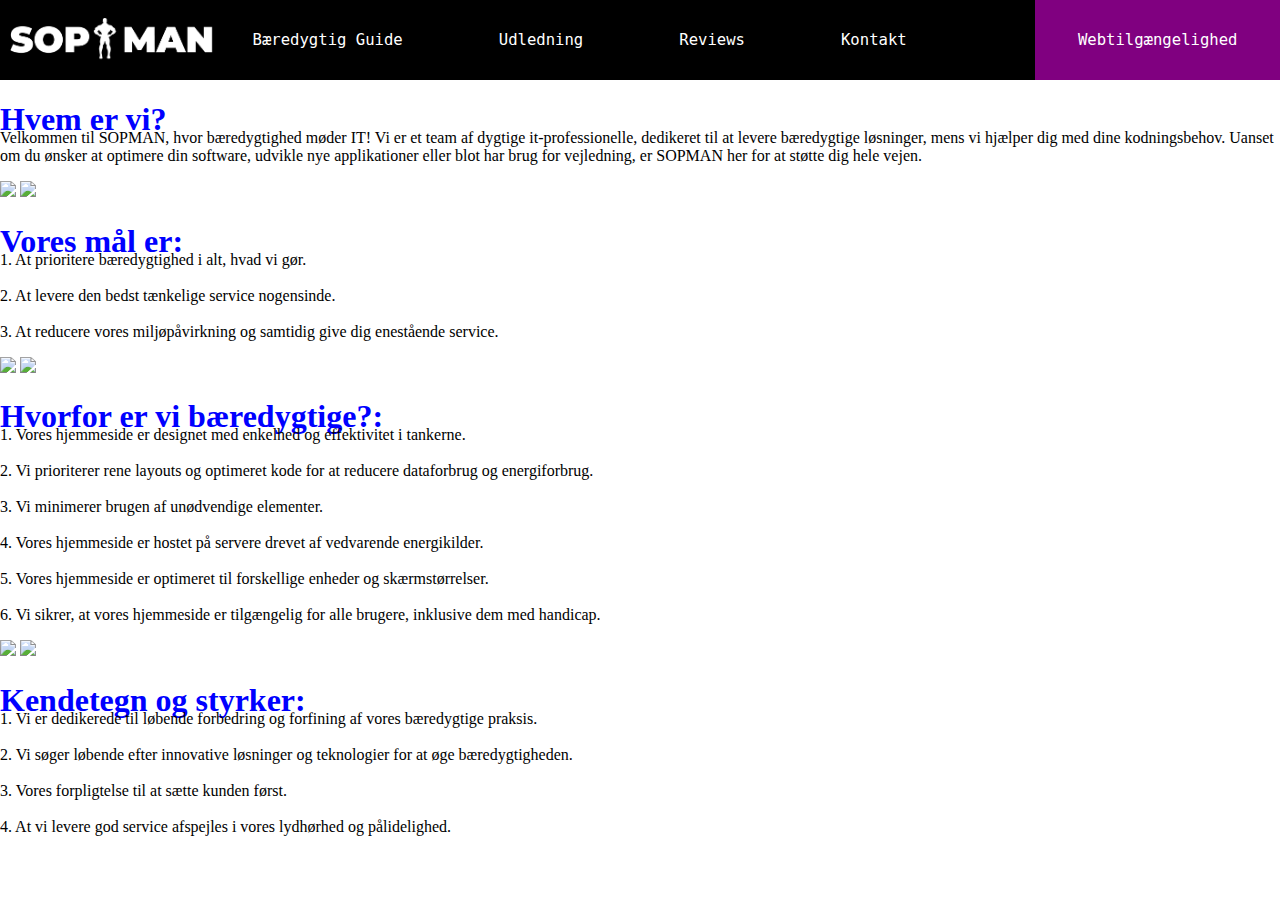
==== OmOs.html @ e12d4a30 "Create OmOs.html" ====
<!DOCTYPE html>
<html lang="en">
<head>
    <meta charset="UTF-8">
    <meta name="viewport" content="width=device-width, initial-scale=1.0">
    <link rel="stylesheet" href="styles.css">
    <link rel="preconnect" href="https://fonts.googleapis.com%22%3E/
    <link rel="preconnect" href="https://fonts.gstatic.com/" crossorigin>
    <link href="https://fonts.googleapis.com/css2?family=Sometype+Mono:ital,wght@0,400;0,500;0,600;0,700;1,400;1,500;1,600;1,700&display=swap" rel="stylesheet">
    <link rel="stylesheet" href="omos.css">
    <link href="https://fonts.googleapis.com/css2?family=Sometype+Mono:ital,wght@0,400;0,500;0,600;0,700;1,400;1,500;1,600;1,700&display=swap" rel="stylesheet">
    <title>SOP Man</title>
</head>

<header>
    <nav>
        <div class="logo">
            <img src="img/Logo.png" alt="SOPAMAN Logo">
        </div>

        <div class="navigation">
            <a href="#">
                Bæredygtig Guide

            </a><a href="#">
                Udledning

            </a><a href="#">
                Reviews

            </a><a href="#">
                Kontakt
            </a>
        </div>

        <div class="access">
            <input type="button" value="Webtilgængelighed" id="dropdownButton" class="input-button"
                onclick="dropFunctionOne();">
            <div class="dropdown-one dropdown-link" id="dropdown">
                <li>
                    <div class="slider-container">
                        <label for="font-size-slider">Adjust font Size</label>
                        <input type="range" id="font-size-slider" min="20" max="40" value="20" />
                    </div>
                </li>
            </div>
        </div>
        </nav>
</header>



<body>

    <header>
<h1>Hvem er vi?</h1>
<p>Velkommen til SOPMAN, hvor bæredygtighed møder IT! Vi er et 
    team af dygtige it-professionelle, dedikeret til at levere bæredygtige løsninger, 
    mens vi hjælper dig med dine kodningsbehov. Uanset om du ønsker at optimere din software, 
    udvikle nye applikationer eller blot har brug for vejledning, er SOPMAN her for at støtte 
    dig hele vejen.</p>
    </header>

<div class="section1">
    <div></div>
     <img class="cloud"  src="img/cloud og sol.png">
  <img class="bikappe2" src="img/Bi med kappe1.png">
  
 </div>

 <div class="head1"><h1>Vores mål er: </h1></div> 
 <p class="text1">1. At prioritere bæredygtighed i alt, hvad vi gør.<br><br>
    2. At levere den bedst tænkelige service nogensinde.<br><br>
    3. At reducere vores miljøpåvirkning og samtidig give dig enestående service. </p>

<div class="section2">
    <img class="cloud1" src="img/cloud 2.png">
    <img class="bikappe" src="img/Bi med kappe2.png">
</div>

<h1 class="head2">Hvorfor er vi bæredygtige?:</h1>
<p class="text2">1. Vores hjemmeside er designet med enkelhed og effektivitet i tankerne.<br><br>
    2. Vi prioriterer rene layouts og optimeret kode for at reducere dataforbrug og energiforbrug.<br><br>
    3. Vi minimerer brugen af unødvendige elementer.<br><br>
    4. Vores hjemmeside er hostet på servere drevet af vedvarende energikilder.<br><br>
    5. Vores hjemmeside er optimeret til forskellige enheder og skærmstørrelser.<br><br>
    6. Vi sikrer, at vores hjemmeside er tilgængelig for alle brugere, inklusive dem med handicap.</p>

<div class="section3">
   
     <img class="cloud" src="img/cloud 3.png">
      <img class="bikappe3" src="img/Bi med kappe3.png">
</div>

<h1 class="head3">Kendetegn og styrker:</h1>
<p class="text3">1. Vi er dedikerede til løbende forbedring og forfining af vores bæredygtige praksis.<br><br>
    2. Vi søger løbende efter innovative løsninger og teknologier for at øge bæredygtigheden.<br><br>
   3. Vores forpligtelse til at sætte kunden først.<br><br>
  4.  At vi levere god service afspejles i vores lydhørhed og pålidelighed.</p>

  <script src="../Project-2.1/js.js"></script>
</body>
</html>
---- styles.css ----
body {
    margin: 0;
    padding: 0;
    z-index: -2;
    transition: 1s;
}

.slider-container {
    display: flex;
    padding-top: 3rem;
    justify-content: center;
    align-items: center;
}

h1{
    margin-bottom: -25px;
    color: blue;
}

h2 {
    color: green;
    font-style: normal;
    font-size: 5.2rem;
    line-height: 1.12;
}

h3 {
    font-family: monospace;
    text-align: center;
}

header nav {
    display: flex;
    background-color: black;
    height: 80px;
    width: 100%;
}

.logo {
    width: 25%;
    display: inline-flex;
    align-items: center;
}

.logo img {
    width: 100%;
    margin-left: 5%;
}

.computer {
    justify-content: center;
    display: flex;
}

.computer img {
    width: 40%;
    height: 45%;
}

.håndtekst {
    text-align: center;
}

.fyldforside {
    padding-top: 10em;
    display: grid;
    grid-template-columns: 1fr 1fr 1fr;
    grid-template-rows: 1fr 1fr 1fr;
    grid-column-gap: 0px;
    grid-row-gap: 0px
}
.håndtekst1 {
    grid-area: 1 / 2;
    font-size: 1em;
}
.håndtekst2 {
    grid-area: 3 / 2;
}
.hånd2 {
    grid-area: 2 / 3;

}
.hånd2 img {
    margin-left: 40%;
}
.fyldforside img {
    width: 60%;
}
.info-graphic {
    display: flex;
    background-image: url(img/BEE.png);
    background-repeat: no-repeat;
    background-size: contain;
    width: 100%;
    height: 4435px;
    justify-content: center;
    align-content: center;
}
#computer-slider {
    width: 100%;
    height: 10%;
    z-index: 4;
}

.sliderScreen-container {
    display: flex;
    margin-top: 130%;
}
.sliderScreen {
    display: flex;
    position: absolute;
    padding: 20px 0 0 65px;
    z-index: 2;
    overflow: hidden;
    width: 35%;
    
}

.navigation {
    width: 100%;
    display: inline-flex;
    justify-content: center;
    align-items: center;
    margin-left: 1rem;
}

.navigation a {
    color: white;
    margin: 0 6rem 0 0;
    font-family: monospace;
    font-size: larger;
}

.access {
    background-color: purple;
    width: 30%;
}

.access input {
    width: 100%;
    height: 100%;
    opacity: 1;
    background-color: purple;
    border: none;
    font-size: larger;
    color: white;
    font-family: monospace;
}

.dropdown-one {
    display: none;
    flex-direction: column;
    background-color: purple;
    align-items: center;
    height: 300px;
}

.dropdown-one li,
a {
    color: white;
    text-decoration: none;
    list-style-type: none;
}

.display-text {
    font-family: Sometype Mono;
    text-align: center;
    padding-top: 2rem;}


:root {
    --light: #d8dbe0;
    --dark: #28292c;
    }
    .toggle-switch {
    position: relative;
    width: 100px;
    }
    
    .toggle-switch label {
    position: absolute;
    width: 100%;
    height: 50px;
    background-color: var(--dark);
    border-radius: 50px;
    cursor: pointer;
    }
    
    #darkmode {
    position: absolute;
    display: none;
    }
    
    .slider {
    position: absolute;
    width: 100%;
    height: 100%;
    border-radius: 50px;
    transition: 0.3s;
    }
    
    input:checked ~ .slider {
    background-color: var(--light);
    }
    
    .slider::before {
    content: "";
    position: absolute;
    top: 7.5px;
    left: 7.5px;
    width: 32.5px;
    height: 32.5px;
    border-radius: 50%;
    box-shadow: inset 12px -3px 0px 0px var(--light);
    background-color: var(--dark);
    transition: 0.3s;
    }
    
    input:checked ~ .slider::before {
    transform: translateX(47.5px);
    background-color: var(--dark);
    box-shadow: none;
    }
    .CO2 {
    grid-area: 1 / 3;
    height: 14em;
    width: 14em;
    transition: 1s;
    border-radius: 100%;
    margin-left: 35%;
    }
    .CO2:focus, p:focus {
    transform: scale(3) translateX(-50%);
    border-radius: 15px;
    } 

    #CO2-first {
    display: block;
    }

    #CO2-secondP {
    display: none;
    }
    .star {
        position: absolute;
        width: 32px;
        height: 32px;
    }
    .starTwo {
        position: absolute;
        width: 32px;
        height: 32px;
    }
    #star-container {
        position: absolute;
        width: 100%;
        height: 60%;
        animation: blink 8s infinite;
        z-index: -1;
      }
      @keyframes blink {
        0%  {opacity: 100%;}
        25% {opacity: 50%;}
        50% {opacity: 0%;}
        75% {opacity: 50%;}
        100%{opacity: 100%;}
      }
    
                    /*I WANNA BE LAST*/
                    .show {display: flex;}
                    .darkmode{background-color: black;}
                    .textNight {color: white;}
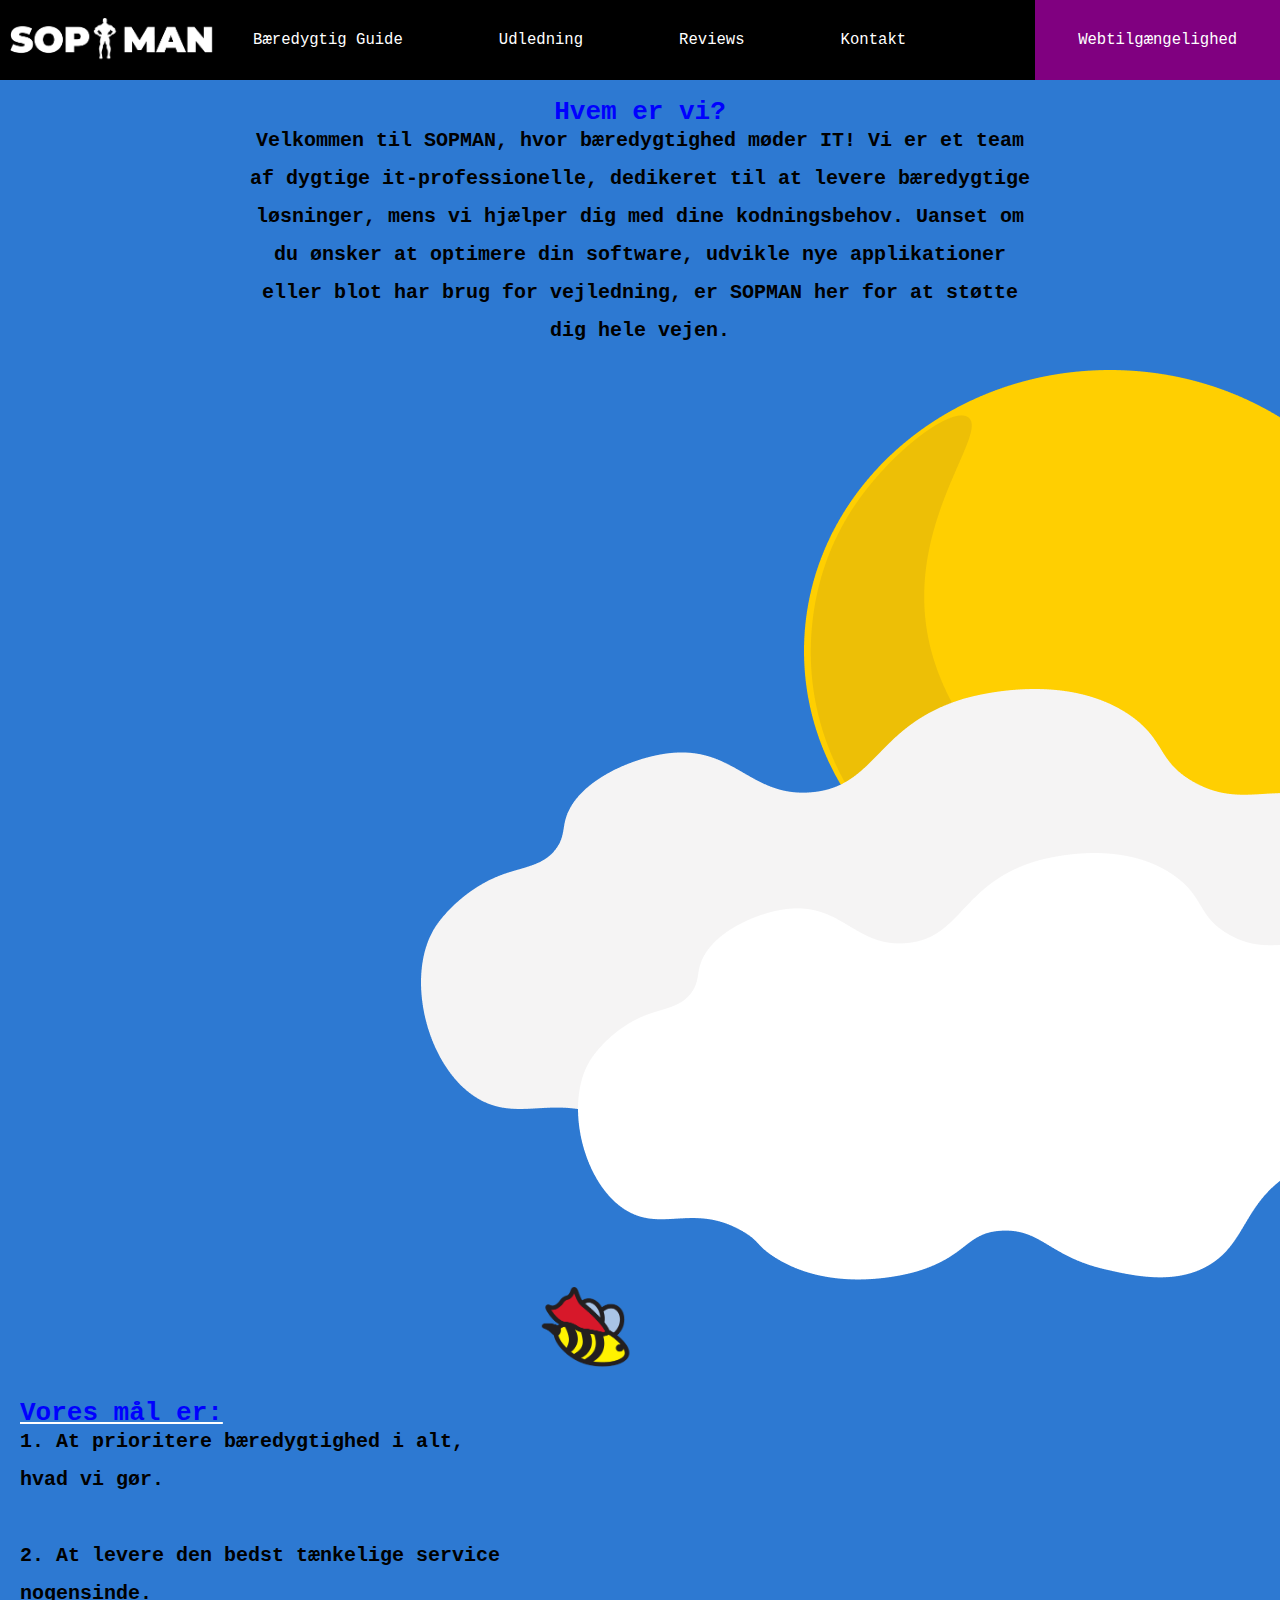
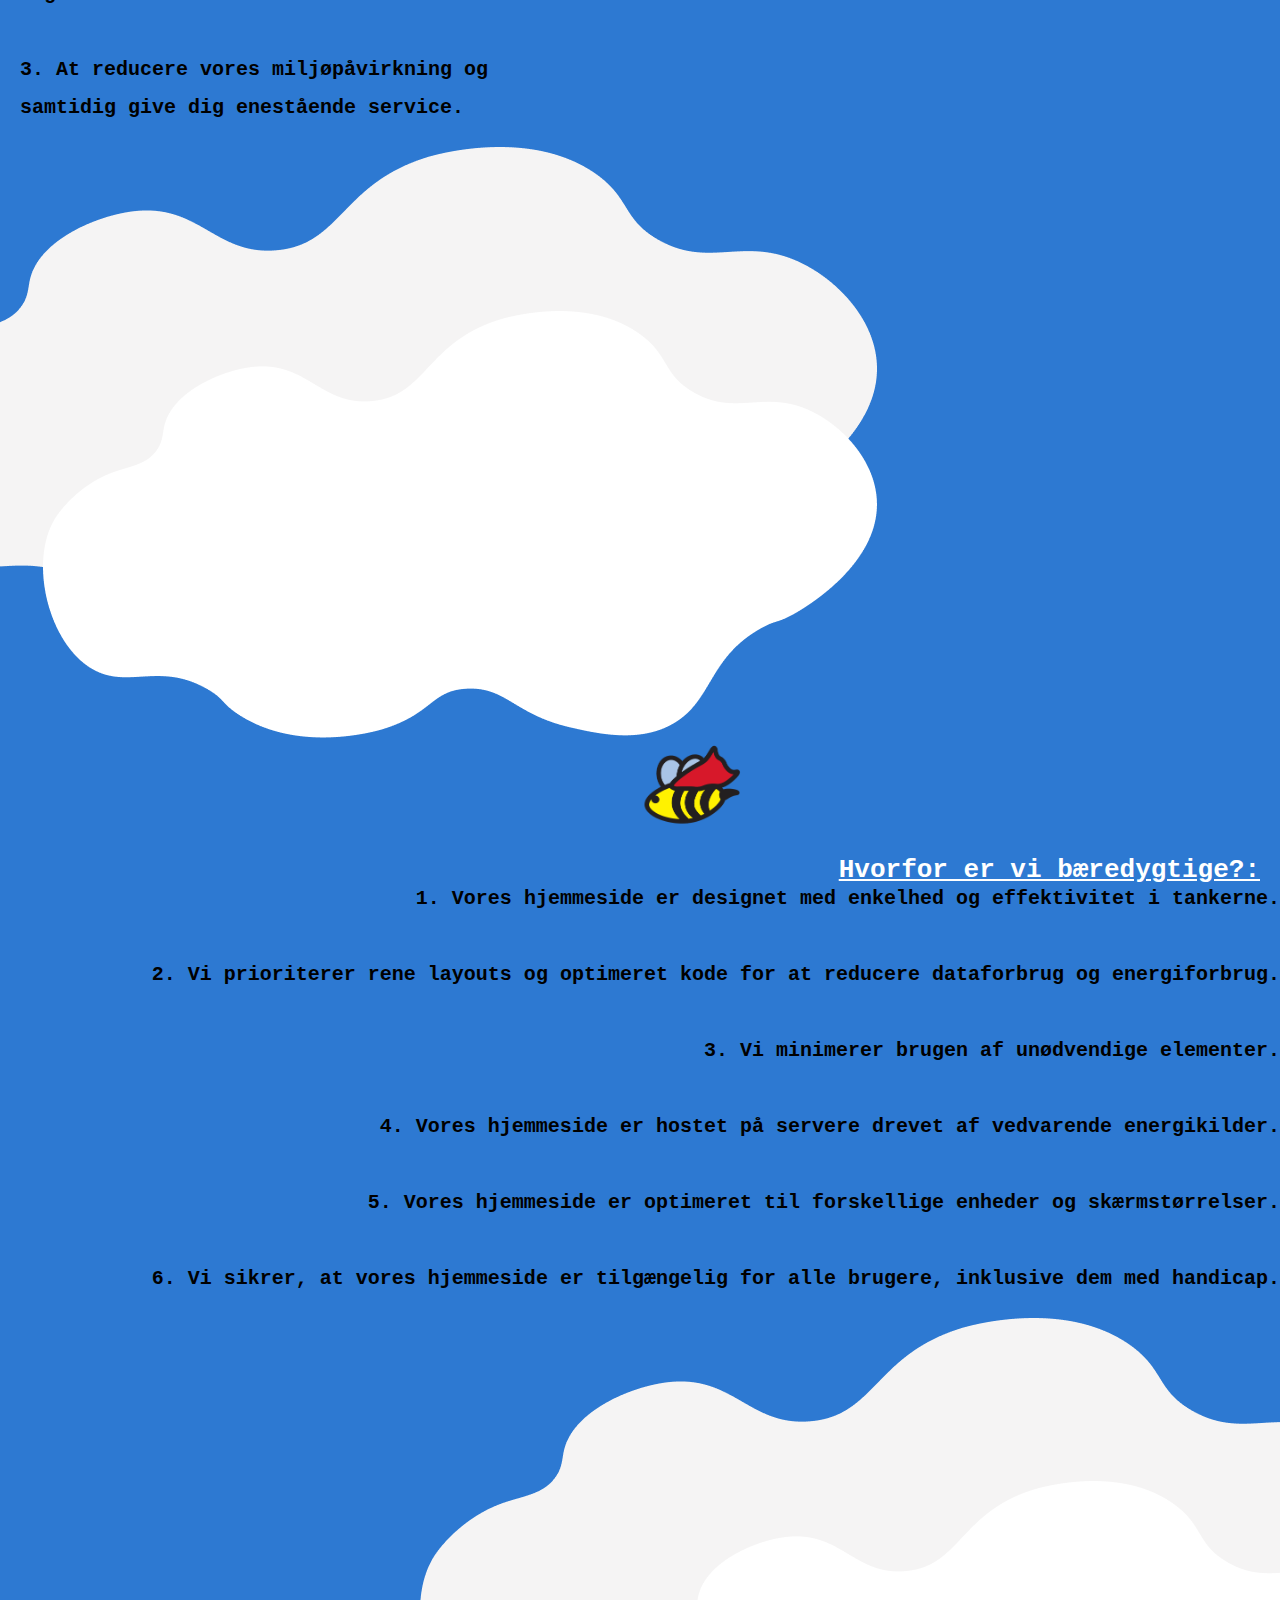
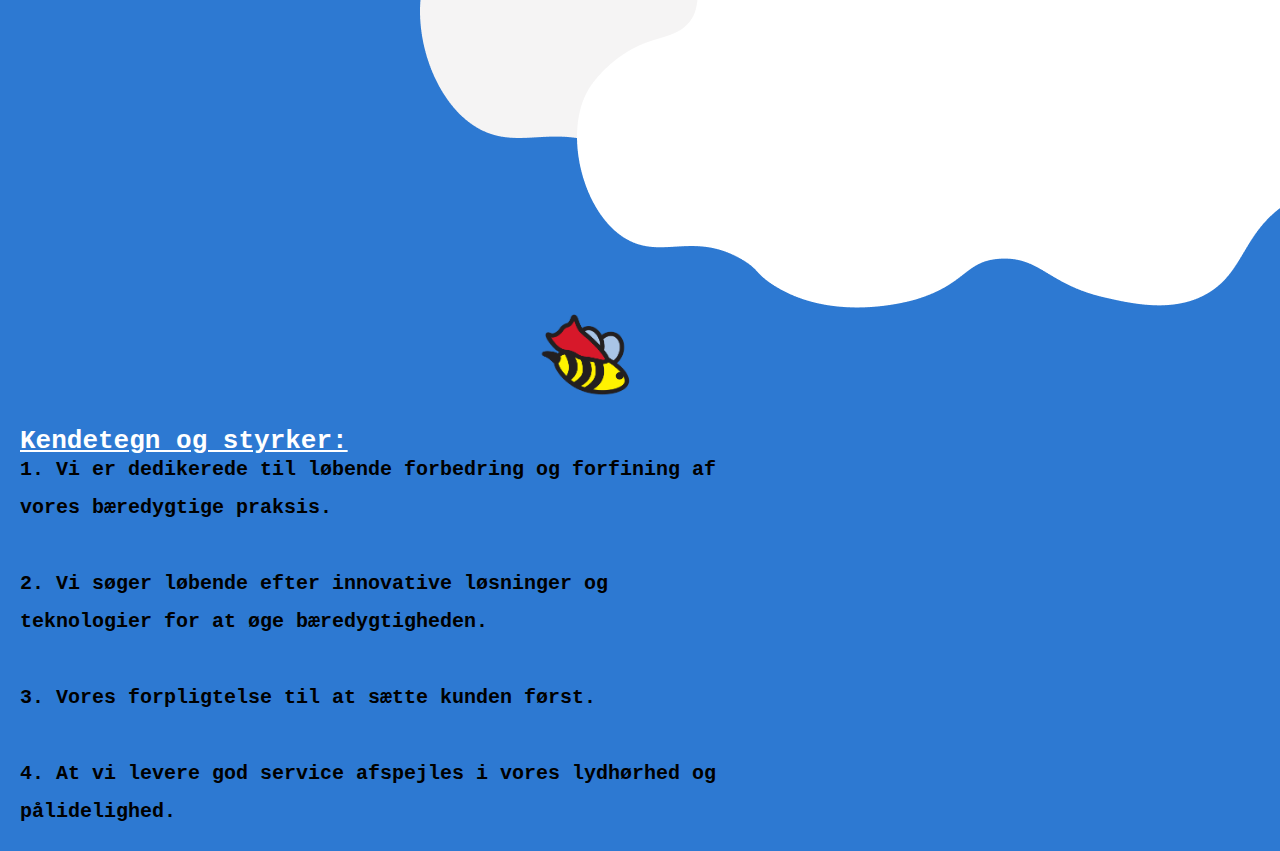
==== commit 989a5638: "Clouds be doing cloudy things" ====
--- a/OmOs.html
+++ b/OmOs.html
@@ -4,7 +4,7 @@
     <meta charset="UTF-8">
     <meta name="viewport" content="width=device-width, initial-scale=1.0">
     <link rel="stylesheet" href="styles.css">
-    <link rel="preconnect" href="https://fonts.googleapis.com%22%3E/
+    <link rel="preconnect" href="https://fonts.googleapis.com%22%3E/>
     <link rel="preconnect" href="https://fonts.gstatic.com/" crossorigin>
     <link href="https://fonts.googleapis.com/css2?family=Sometype+Mono:ital,wght@0,400;0,500;0,600;0,700;1,400;1,500;1,600;1,700&display=swap" rel="stylesheet">
     <link rel="stylesheet" href="omos.css">
@@ -43,16 +43,26 @@
                         <input type="range" id="font-size-slider" min="20" max="40" value="20" />
                     </div>
                 </li>
+                <li>
+                    <div class = 'toggle-switch'>
+                        <label>
+                            <input type = 'checkbox' onclick="darkmodeFunction();" id="darkmode">
+                            <span class = 'slider'></span>
+                        </label>
+                        </a>
+                    </div>
+                </li>
             </div>
         </div>
-        </nav>
+
+    </nav>
 </header>
 
 
 
-<body>
+<body id="body">
 
-    <header>
+    <header id="headline">
 <h1>Hvem er vi?</h1>
 <p>Velkommen til SOPMAN, hvor bæredygtighed møder IT! Vi er et 
     team af dygtige it-professionelle, dedikeret til at levere bæredygtige løsninger, 
@@ -62,8 +72,7 @@
     </header>
 
 <div class="section1">
-    <div></div>
-     <img class="cloud"  src="img/cloud og sol.png">
+     <img class="cloud"  src="img/cloud og sol.png" id="cloud1">
   <img class="bikappe2" src="img/Bi med kappe1.png">
   
  </div>
@@ -74,7 +83,7 @@
     3. At reducere vores miljøpåvirkning og samtidig give dig enestående service. </p>
 
 <div class="section2">
-    <img class="cloud1" src="img/cloud 2.png">
+    <img class="cloud1" src="img/cloud 2.png" id="cloud2">
     <img class="bikappe" src="img/Bi med kappe2.png">
 </div>
 
@@ -88,7 +97,7 @@
 
 <div class="section3">
    
-     <img class="cloud" src="img/cloud 3.png">
+     <img class="cloud" src="img/cloud 3.png" id="cloud3">
       <img class="bikappe3" src="img/Bi med kappe3.png">
 </div>
 
@@ -98,6 +107,6 @@
    3. Vores forpligtelse til at sætte kunden først.<br><br>
   4.  At vi levere god service afspejles i vores lydhørhed og pålidelighed.</p>
 
-  <script src="../Project-2.1/js.js"></script>
+  <script src="js.js"></script>
 </body>
 </html>--- a/styles.css
+++ b/styles.css
@@ -153,6 +153,7 @@
     background-color: purple;
     align-items: center;
     height: 300px;
+    z-index: 99;
 }
 
 .dropdown-one li,
--- a/omos.css
+++ b/omos.css
@@ -0,0 +1,180 @@
+body {
+    padding:0;
+    margin:0;
+    background-color: #2D79D2;
+
+}
+
+
+/*RESPONSIVE*/
+@media screen and (min-width: 80rem) {
+    .container {
+        margin: 1em 2em;
+    }
+}
+/*-----------------------------*/
+
+/*LOGO*/
+.logo {
+    width: 25%;
+    display: inline-flex;
+    align-items: center;
+}
+
+.logo img {
+    width: 100%;
+    margin-left: 5%;
+}
+
+#headline {
+    display: flex;
+    flex-direction: column;
+    justify-content: center;
+    width: 100%;
+    text-align: center;
+    font-family: monospace;
+    color: white;
+    display: table;
+    margin: 0 auto;
+}
+
+p {
+    color: black;
+    font-weight: bolder;
+    width: 800px;
+    display: inline-block;
+    text-align: center;
+    font-size: x-large;
+    line-height: 190%;
+}
+
+
+.section1, .section2, .section3 {
+    display: inline-flex;
+    flex-wrap: wrap;
+    width: 100%;
+}
+
+.section1, .section3 {
+    justify-content: end;
+}
+
+.cloud {
+    max-width: 90%;
+    max-height: 90%;
+    float: right ;
+    margin: 0 0 0 40%; 
+    animation: floatIn2 0.1s linear;
+    animation-play-state: paused;
+    animation-delay: calc(var(--scroll) * -1s);
+}
+.cloud1 {
+    margin: 0 40% 0 0; 
+}
+
+#cloud2 {
+    animation: floatIn 0.5s linear;
+    animation-play-state: paused;
+    animation-delay: calc(var(--scroll) * -1s);
+}
+
+#cloud3 {
+    animation: floatIn2 1s linear;
+    animation-play-state: paused;
+    animation-delay: calc(var(--scroll) * -1s);
+}
+
+@keyframes floatIn {
+    0%{transform: translateX(-200%);}
+    100%{transform: translateX(0 px);}
+}
+@keyframes floatIn2 {
+    0%{transform: translateX(200%);}
+    100%{transform: translateX(0 px);}
+}
+
+.bikappe {
+    height: 100px;
+    float: left;
+    margin: 0 0 0 50%; 
+}
+
+.bikappe2  {
+    height: 100px;
+    float: left;
+    margin: 0 50% 0 0; 
+}
+
+
+.bikappe3  {
+    height: 100px;
+    float: left;
+    margin: 0 50% 0 0; 
+}
+
+.text1 {
+    text-align: left;
+    font-family: monospace;
+    font-weight: bolder;
+    width: 500px;
+    padding-left: 10px;
+   margin-left: 10px;
+   left: 10px;
+   
+
+}
+
+.head1 {
+    font-family: monospace;
+    font-weight: bolder;
+    color: white;
+    text-align:left;
+    text-decoration: underline;
+    padding-left: 10px;
+   margin-left: 10px;
+   left: 10px;
+
+  }
+
+.head2 {
+    font-family: monospace;
+    font-weight: bolder;
+    color: white;
+    text-align:right;
+    text-decoration: underline;
+    padding-right: 10px;
+   margin-right: 10px;
+   right: 10px;
+}
+
+.text2 {
+    font-family: monospace;
+    font-weight: bolder;
+    width: 100%;
+    display: block;
+    text-align: right;
+    padding-right: 10px;
+   margin-right: 10px;
+   right: 10px;
+}
+
+.head3 {
+    font-family: monospace;
+    font-weight: bolder;
+    color: white;
+    text-align:left;
+    text-decoration: underline;
+    padding-left: 10px;
+   margin-left: 10px;
+   left: 10px;
+}
+
+.text3{
+    text-align: left;
+    font-family: monospace;
+    font-weight: bolder;
+    width: 700px;
+    padding-left: 10px;
+   margin-left: 10px;
+   left: 10px;
+}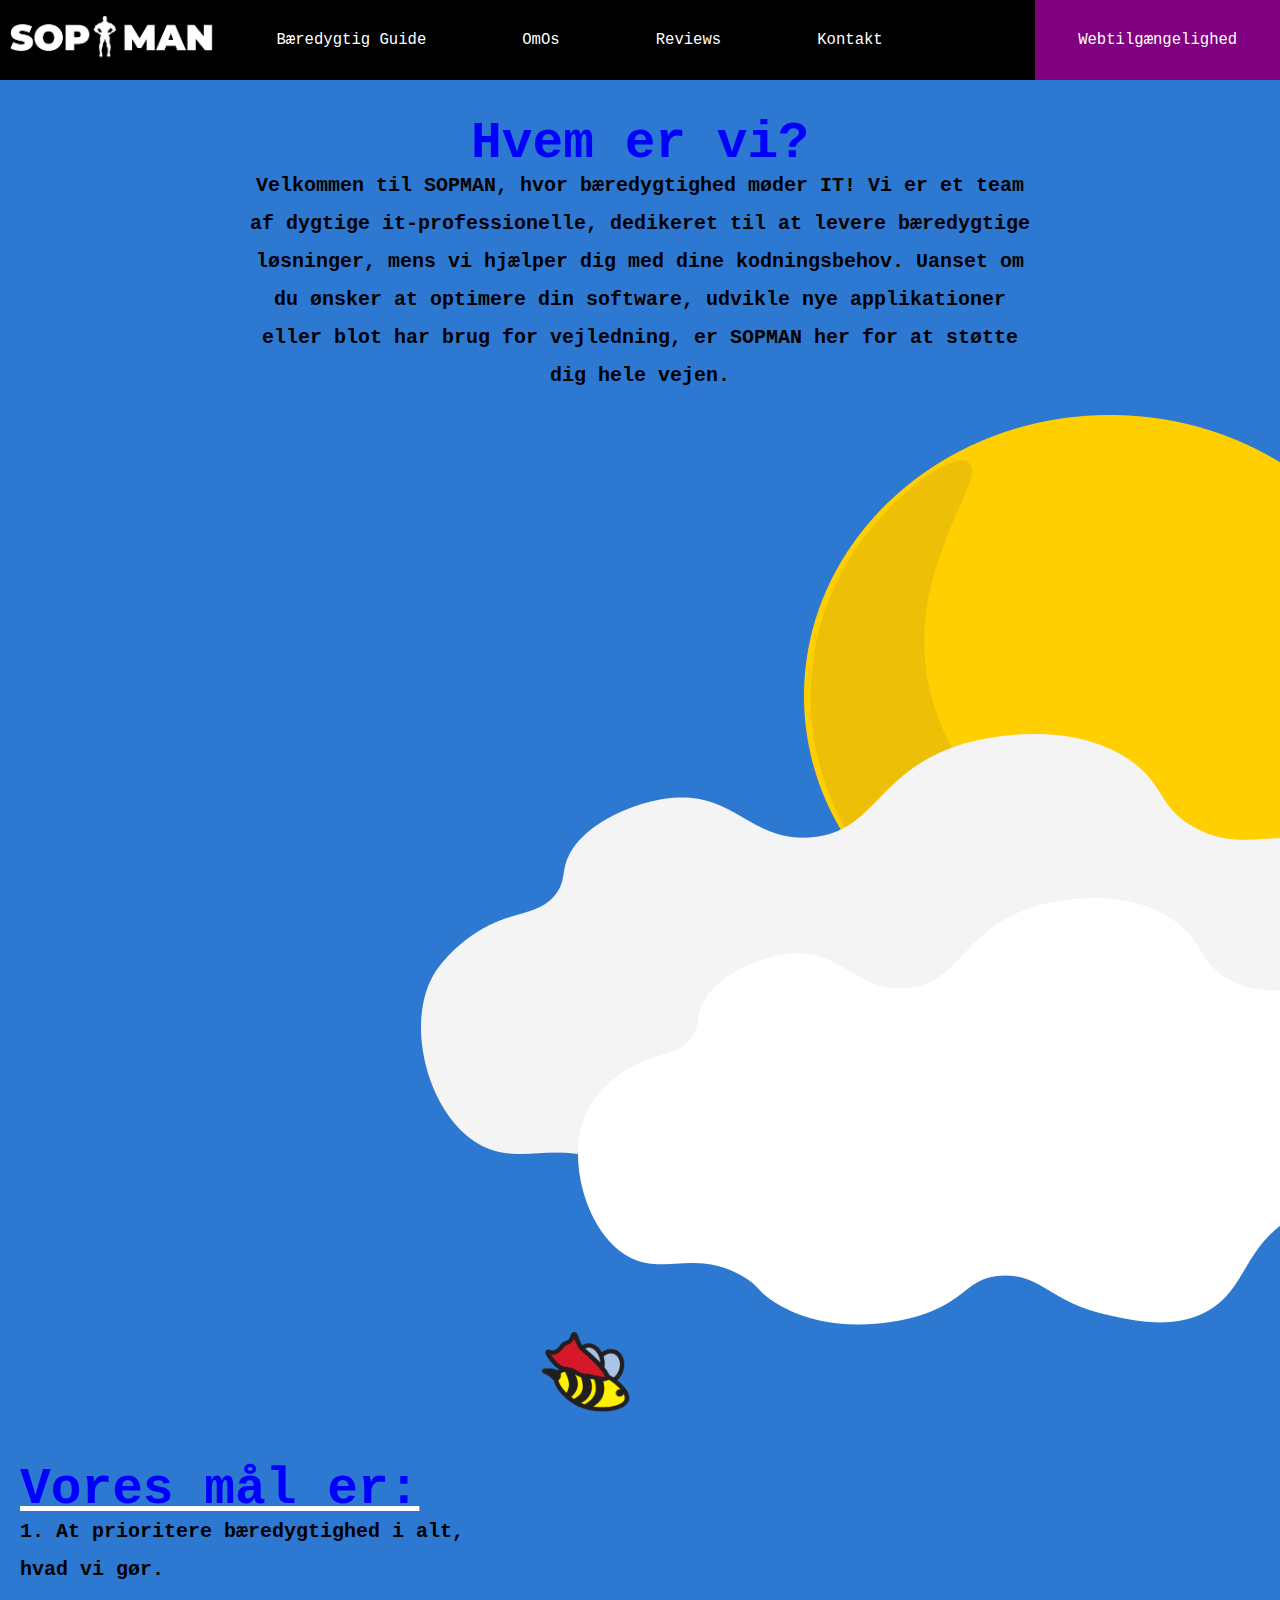
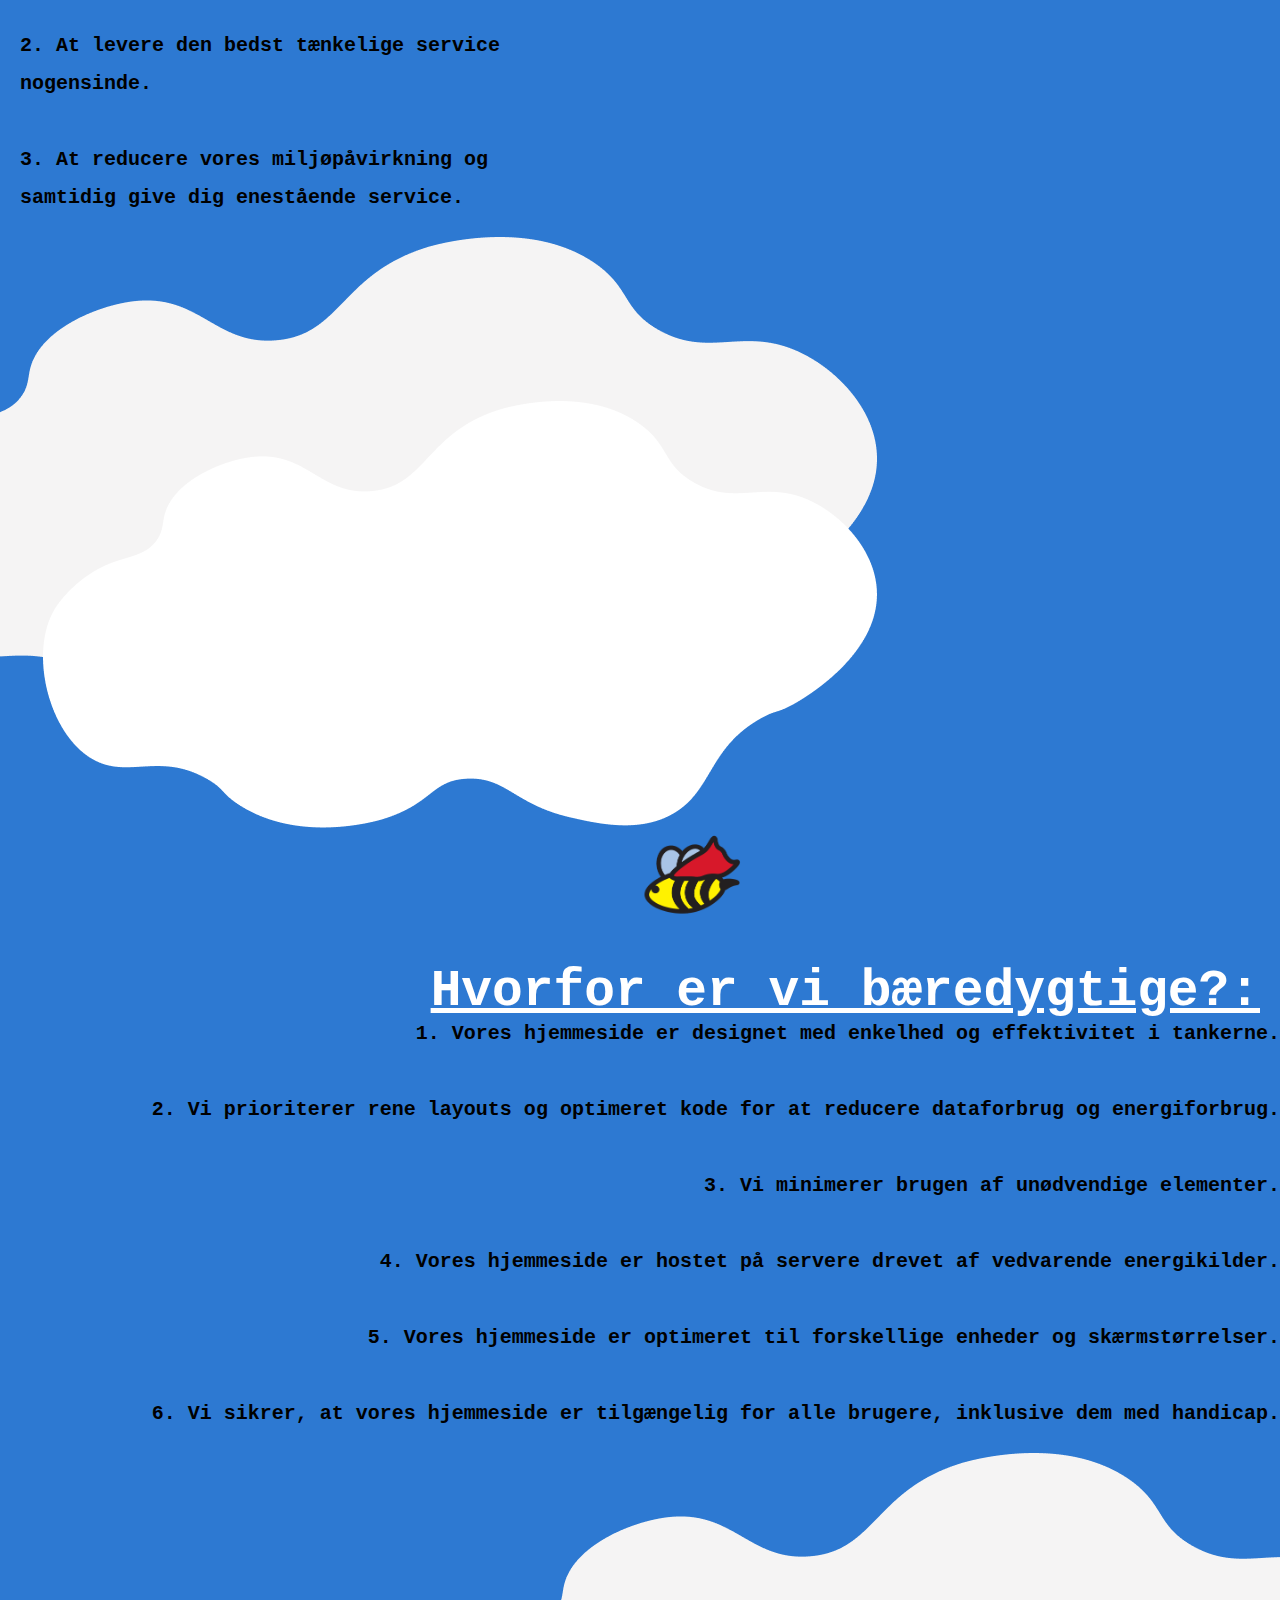
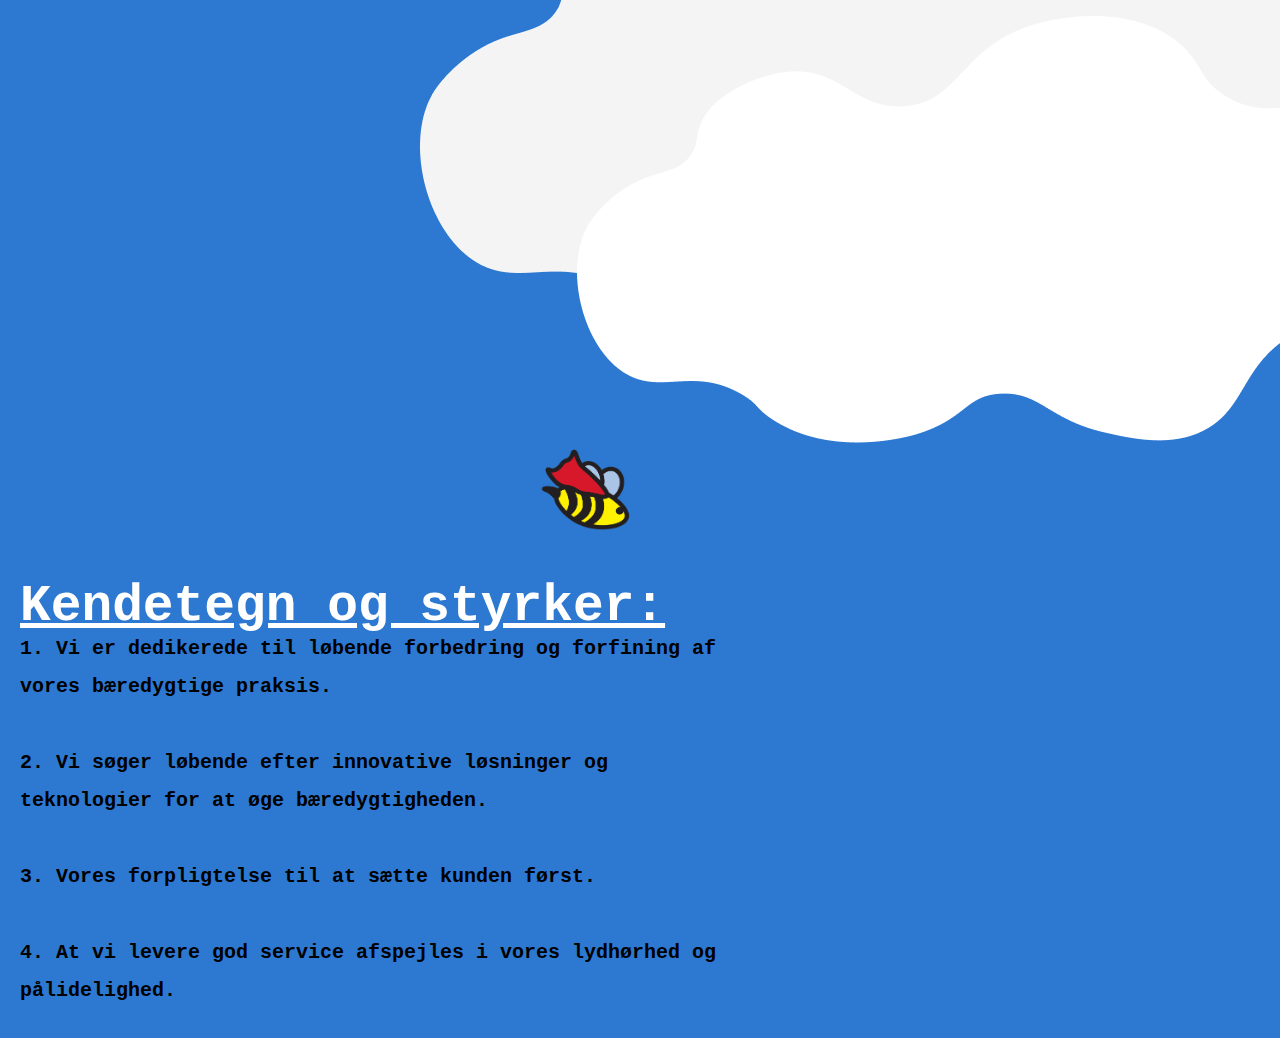
==== commit 665ca8f0: "Connected" ====
--- a/OmOs.html
+++ b/OmOs.html
@@ -15,15 +15,17 @@
 <header>
     <nav>
         <div class="logo">
-            <img src="img/Logo.png" alt="SOPAMAN Logo">
+            <a href="index.html">
+                <img src="img/Logo.png" alt="SOPAMAN Logo">
+            </a>
         </div>
 
         <div class="navigation">
-            <a href="#">
+            <a href="peter/guide/guide.html">
                 Bæredygtig Guide
 
-            </a><a href="#">
-                Udledning
+            </a><a href="OmOs.html">
+                OmOs
 
             </a><a href="#">
                 Reviews
--- a/styles.css
+++ b/styles.css
@@ -3,6 +3,7 @@
     padding: 0;
     z-index: -2;
     transition: 1s;
+    overflow-x: hidden;
 }
 
 .slider-container {
@@ -14,13 +15,14 @@
 
 h1{
     margin-bottom: -25px;
+    font-size: clamp(0.5rem, 5vw, 3.2rem);
     color: blue;
 }
 
 h2 {
     color: green;
     font-style: normal;
-    font-size: 5.2rem;
+    font-size: clamp(0.5rem, 10vw, 5.2rem);
     line-height: 1.12;
 }
 
@@ -256,13 +258,20 @@
         position: absolute;
         width: 100%;
         height: 60%;
+        transform-origin: 50% 50%;
         animation: blink 8s infinite;
+        animation: rotate 180s infinite;
         z-index: -1;
+      }
+
+      @keyframes rotate {
+        0%  {transform: rotate(0deg);}
+        100%{transform: rotate(360deg);}
       }
       @keyframes blink {
         0%  {opacity: 100%;}
         25% {opacity: 50%;}
-        50% {opacity: 0%;}
+        50% {opacity: 25%;}
         75% {opacity: 50%;}
         100%{opacity: 100%;}
       }
--- a/omos.css
+++ b/omos.css
@@ -64,9 +64,6 @@
     max-height: 90%;
     float: right ;
     margin: 0 0 0 40%; 
-    animation: floatIn2 0.1s linear;
-    animation-play-state: paused;
-    animation-delay: calc(var(--scroll) * -1s);
 }
 .cloud1 {
     margin: 0 40% 0 0; 
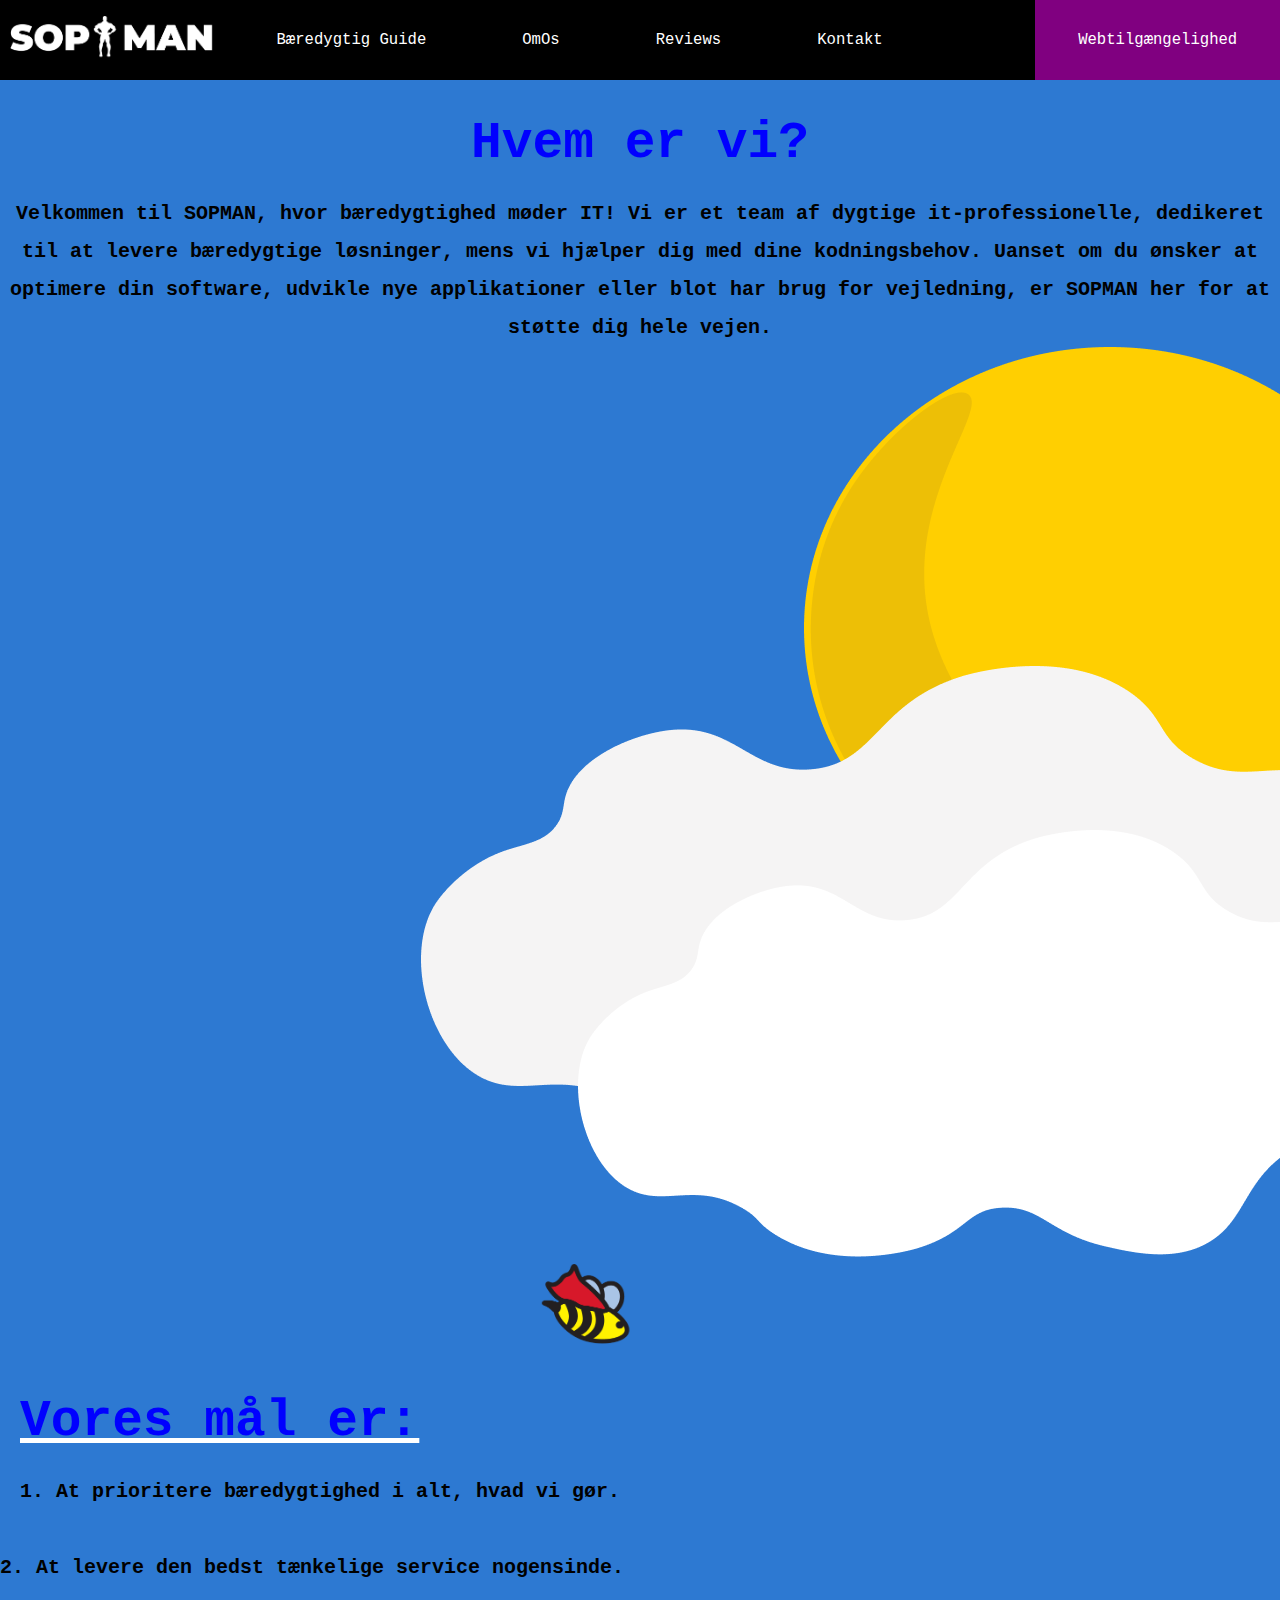
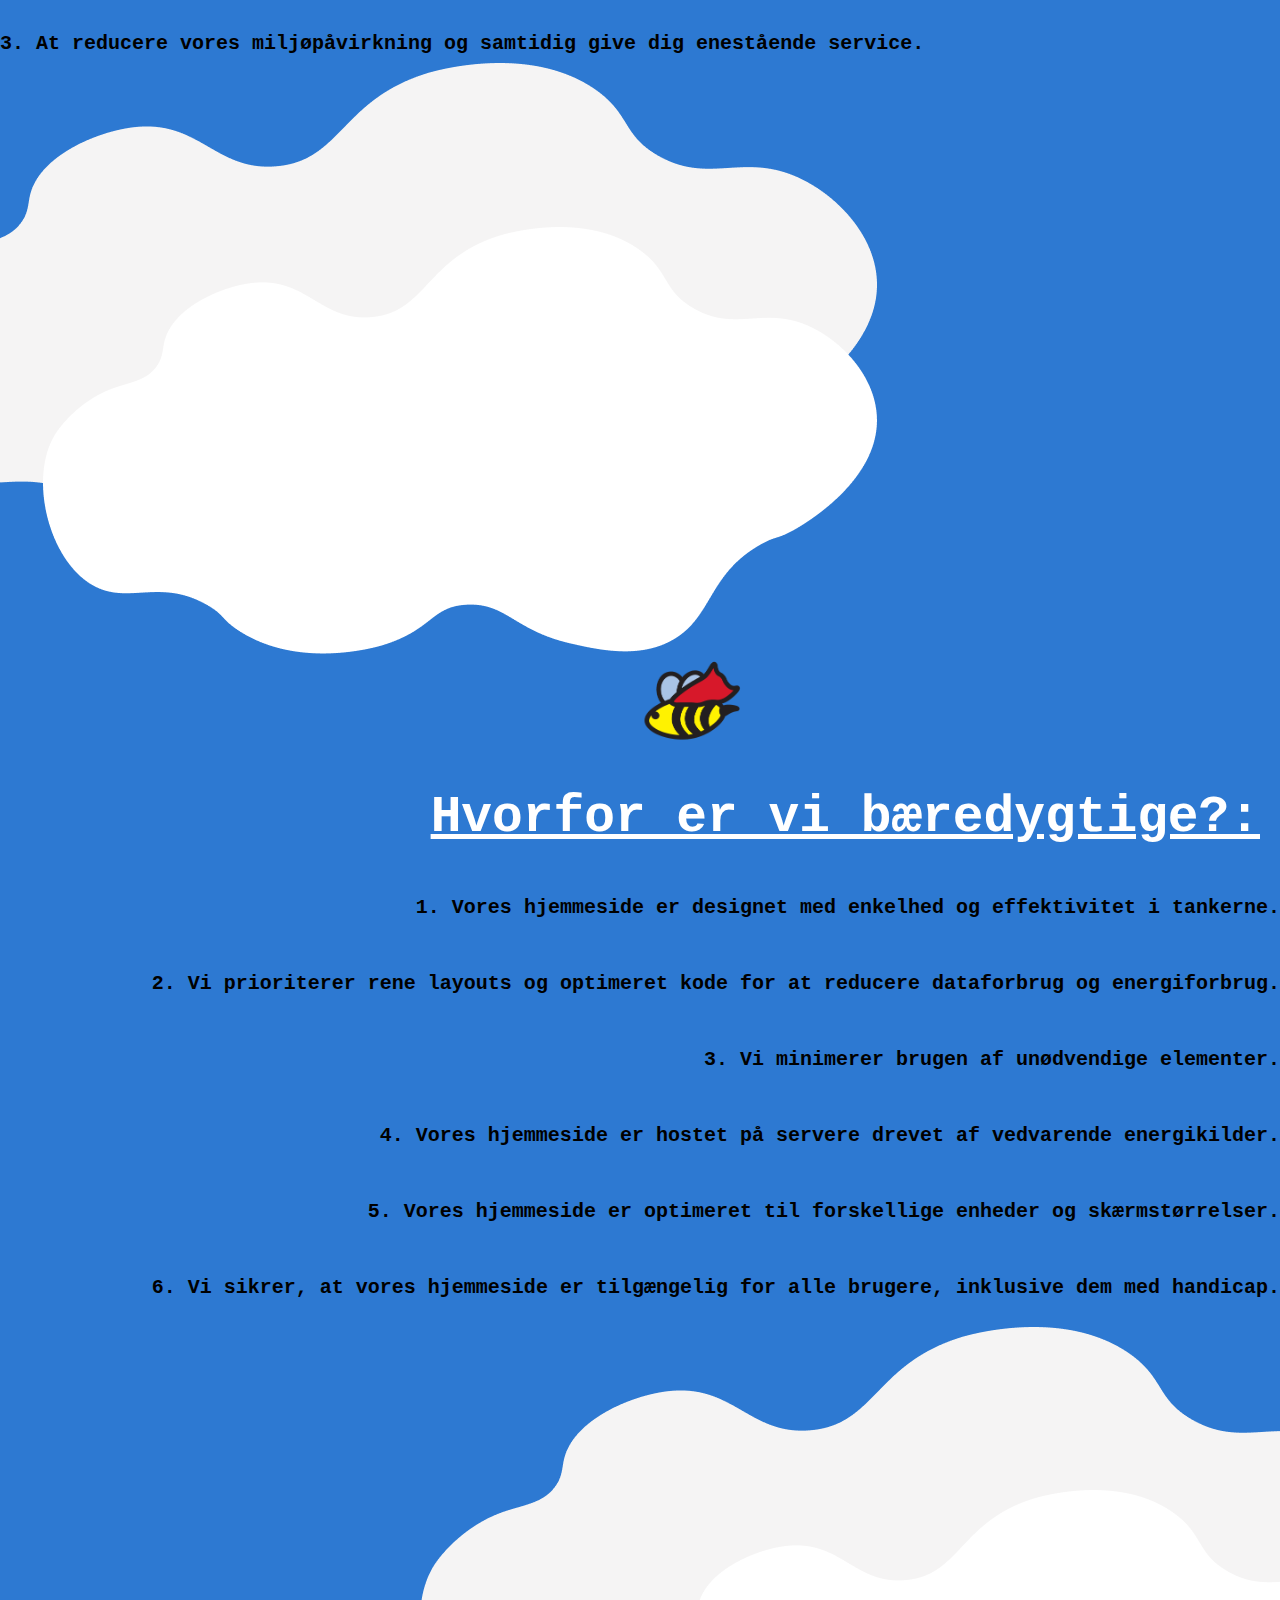
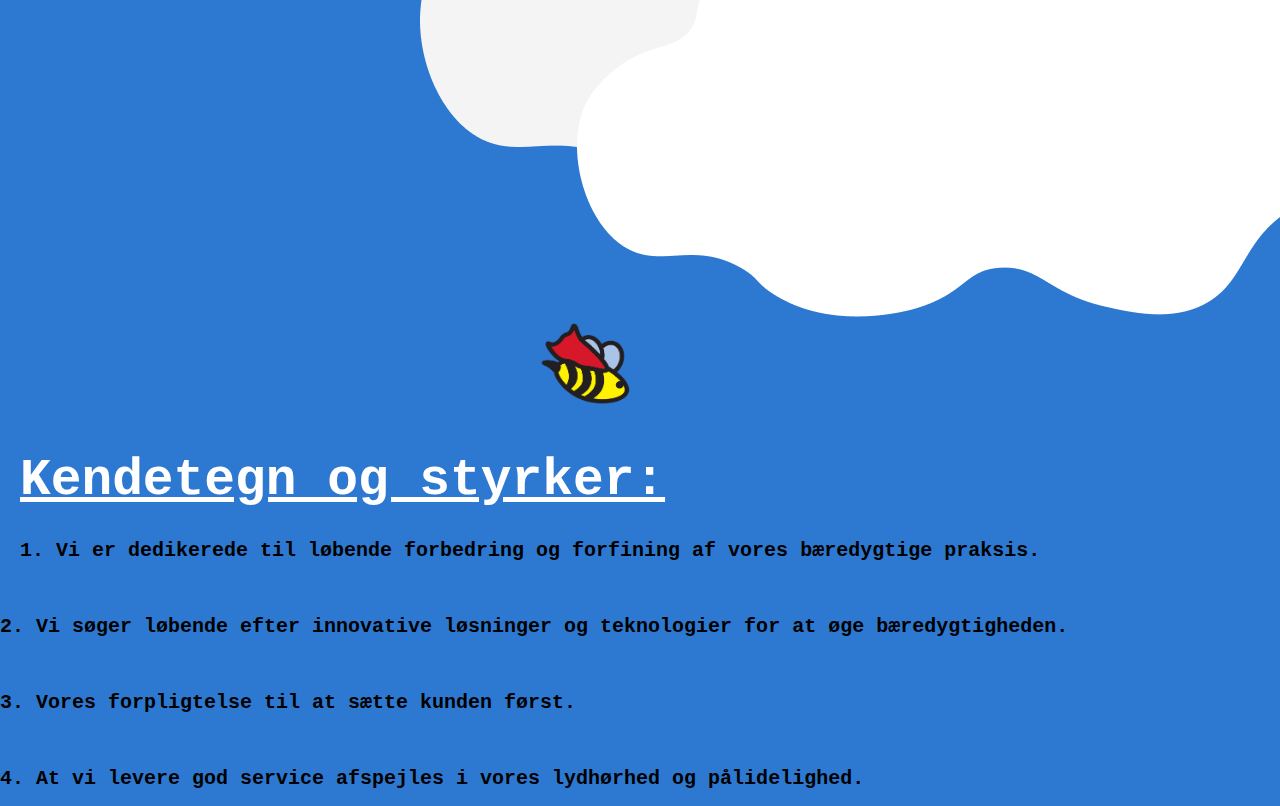
==== commit d8757e83: "ehm idk soooo yea stuff" ====
--- a/OmOs.html
+++ b/OmOs.html
@@ -65,12 +65,12 @@
 <body id="body">
 
     <header id="headline">
-<h1>Hvem er vi?</h1>
-<p>Velkommen til SOPMAN, hvor bæredygtighed møder IT! Vi er et 
-    team af dygtige it-professionelle, dedikeret til at levere bæredygtige løsninger, 
-    mens vi hjælper dig med dine kodningsbehov. Uanset om du ønsker at optimere din software, 
-    udvikle nye applikationer eller blot har brug for vejledning, er SOPMAN her for at støtte 
-    dig hele vejen.</p>
+        <h1>Hvem er vi?</h1>
+        <p>Velkommen til SOPMAN, hvor bæredygtighed møder IT! Vi er et 
+            team af dygtige it-professionelle, dedikeret til at levere bæredygtige løsninger, 
+            mens vi hjælper dig med dine kodningsbehov. Uanset om du ønsker at optimere din software, 
+            udvikle nye applikationer eller blot har brug for vejledning, er SOPMAN her for at støtte 
+            dig hele vejen.</p>
     </header>
 
 <div class="section1">
--- a/omos.css
+++ b/omos.css
@@ -2,9 +2,8 @@
     padding:0;
     margin:0;
     background-color: #2D79D2;
-
+    overflow-x: hidden;
 }
-
 
 /*RESPONSIVE*/
 @media screen and (min-width: 80rem) {
@@ -41,42 +40,42 @@
 p {
     color: black;
     font-weight: bolder;
-    width: 800px;
-    display: inline-block;
+    width: 60%;
+    display: inline;
     text-align: center;
     font-size: x-large;
     line-height: 190%;
 }
-
+h1, h2, h3, h4, h5, h6 {
+    padding-bottom: 3rem;
+}
 
 .section1, .section2, .section3 {
     display: inline-flex;
     flex-wrap: wrap;
     width: 100%;
+    margin: auto;
 }
 
 .section1, .section3 {
+    display: flex;
     justify-content: end;
 }
 
 .cloud {
-    max-width: 90%;
-    max-height: 90%;
-    float: right ;
-    margin: 0 0 0 40%; 
-}
-.cloud1 {
-    margin: 0 40% 0 0; 
+    max-width: 100%;
+    max-height: 100%;
+    float: right;
 }
 
 #cloud2 {
-    animation: floatIn 0.5s linear;
+    animation: floatIn 0.4s linear;
     animation-play-state: paused;
     animation-delay: calc(var(--scroll) * -1s);
 }
 
 #cloud3 {
-    animation: floatIn2 1s linear;
+    animation: floatIn2 1.2s linear;
     animation-play-state: paused;
     animation-delay: calc(var(--scroll) * -1s);
 }
@@ -119,6 +118,11 @@
    left: 10px;
    
 
+   
+   
+  
+   
+
 }
 
 .head1 {
@@ -130,6 +134,7 @@
     padding-left: 10px;
    margin-left: 10px;
    left: 10px;
+   
 
   }
 
@@ -140,8 +145,9 @@
     text-align:right;
     text-decoration: underline;
     padding-right: 10px;
-   margin-right: 10px;
-   right: 10px;
+    margin-right: 10px;
+    right: 10px;
+
 }
 
 .text2 {
@@ -151,8 +157,8 @@
     display: block;
     text-align: right;
     padding-right: 10px;
-   margin-right: 10px;
-   right: 10px;
+    margin-right: 10px;
+    right: 10px;
 }
 
 .head3 {
@@ -162,8 +168,8 @@
     text-align:left;
     text-decoration: underline;
     padding-left: 10px;
-   margin-left: 10px;
-   left: 10px;
+    margin-left: 10px;
+    left: 10px;
 }
 
 .text3{
@@ -172,6 +178,6 @@
     font-weight: bolder;
     width: 700px;
     padding-left: 10px;
-   margin-left: 10px;
-   left: 10px;
+    margin-left: 10px;
+    left: 10px;
 }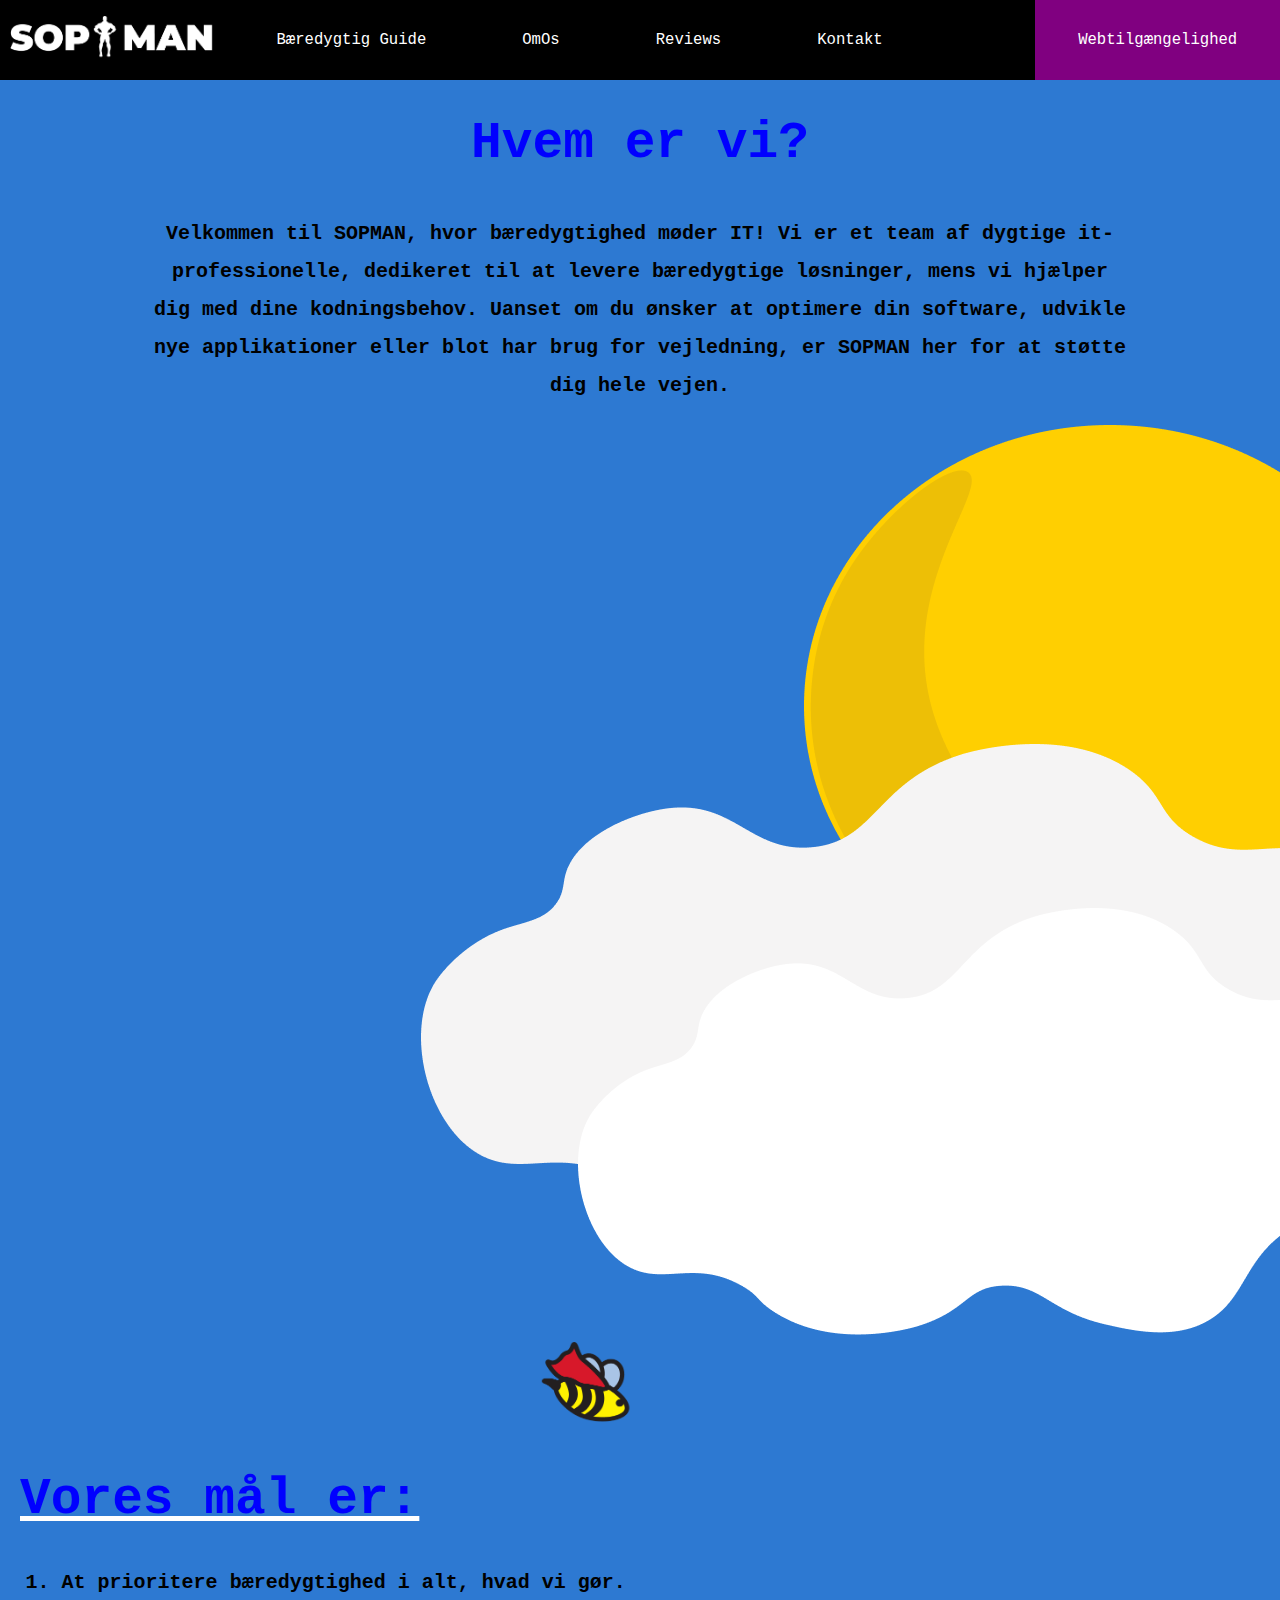
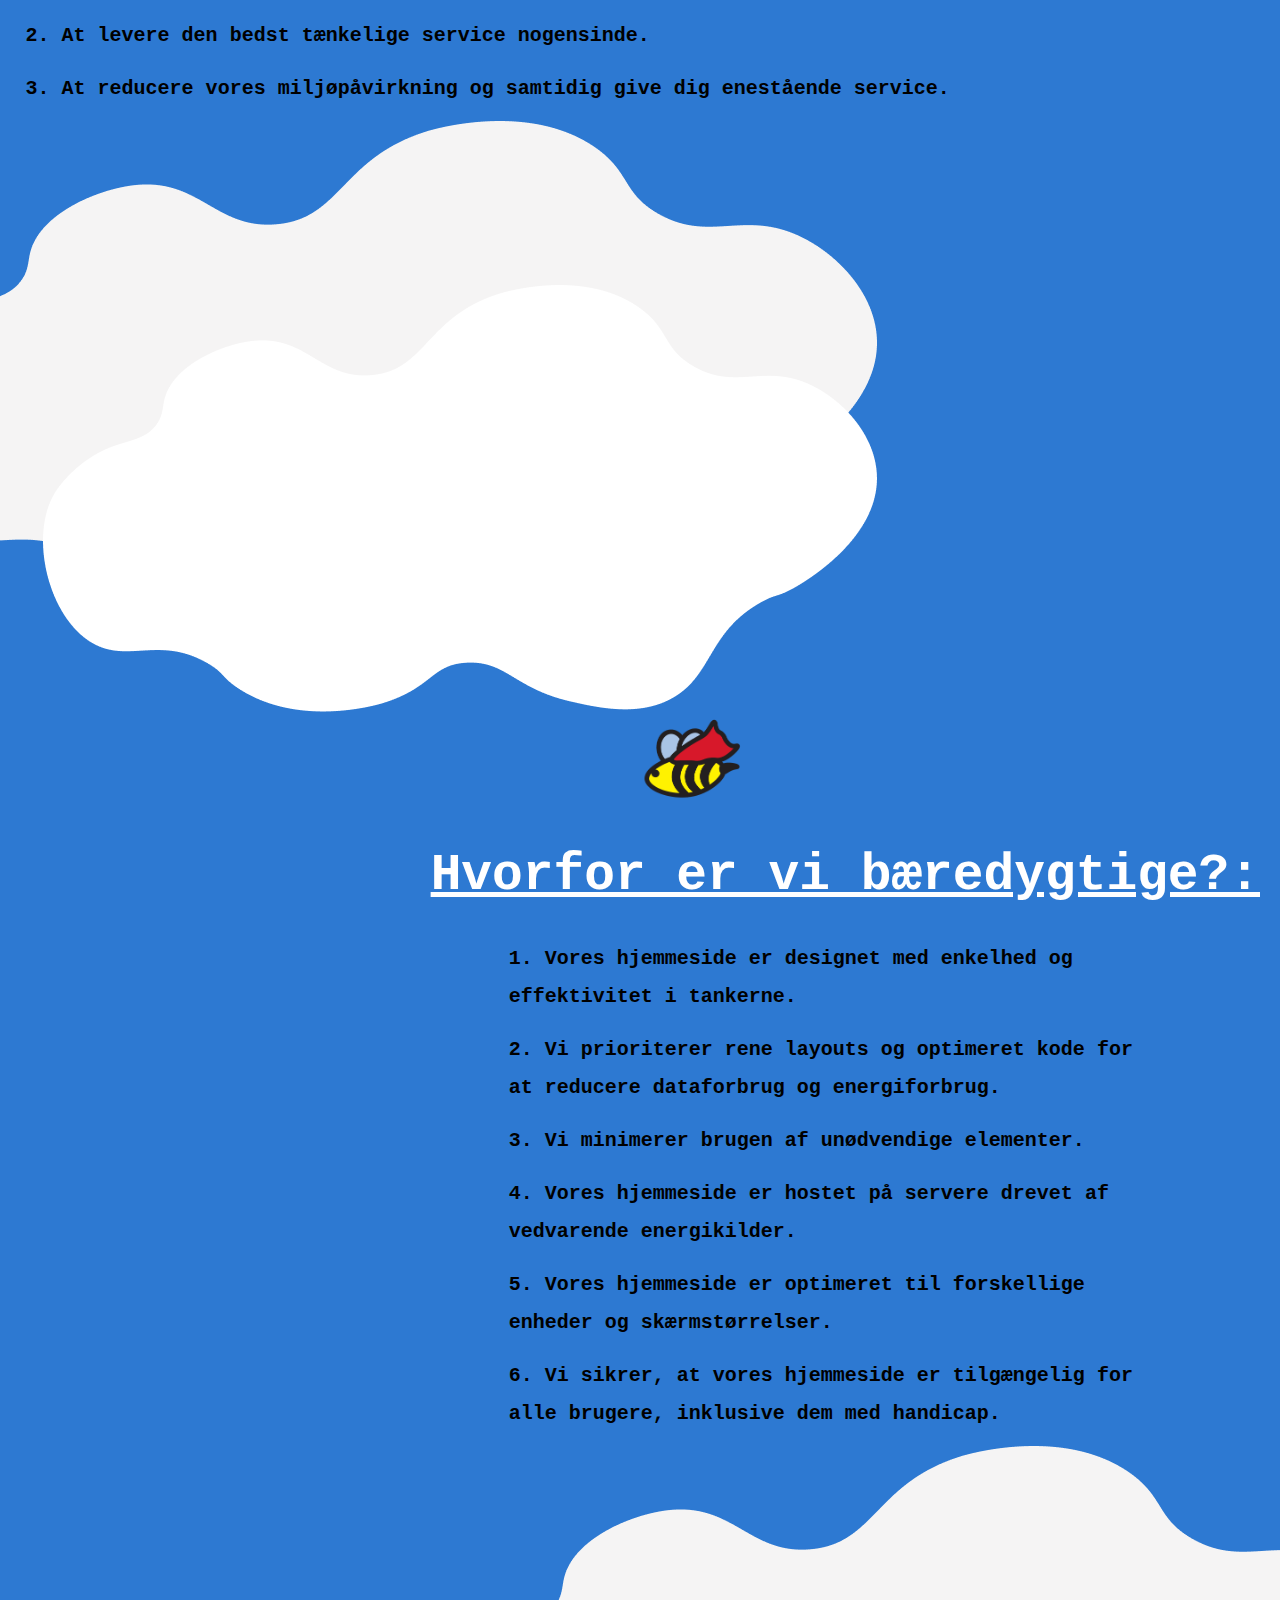
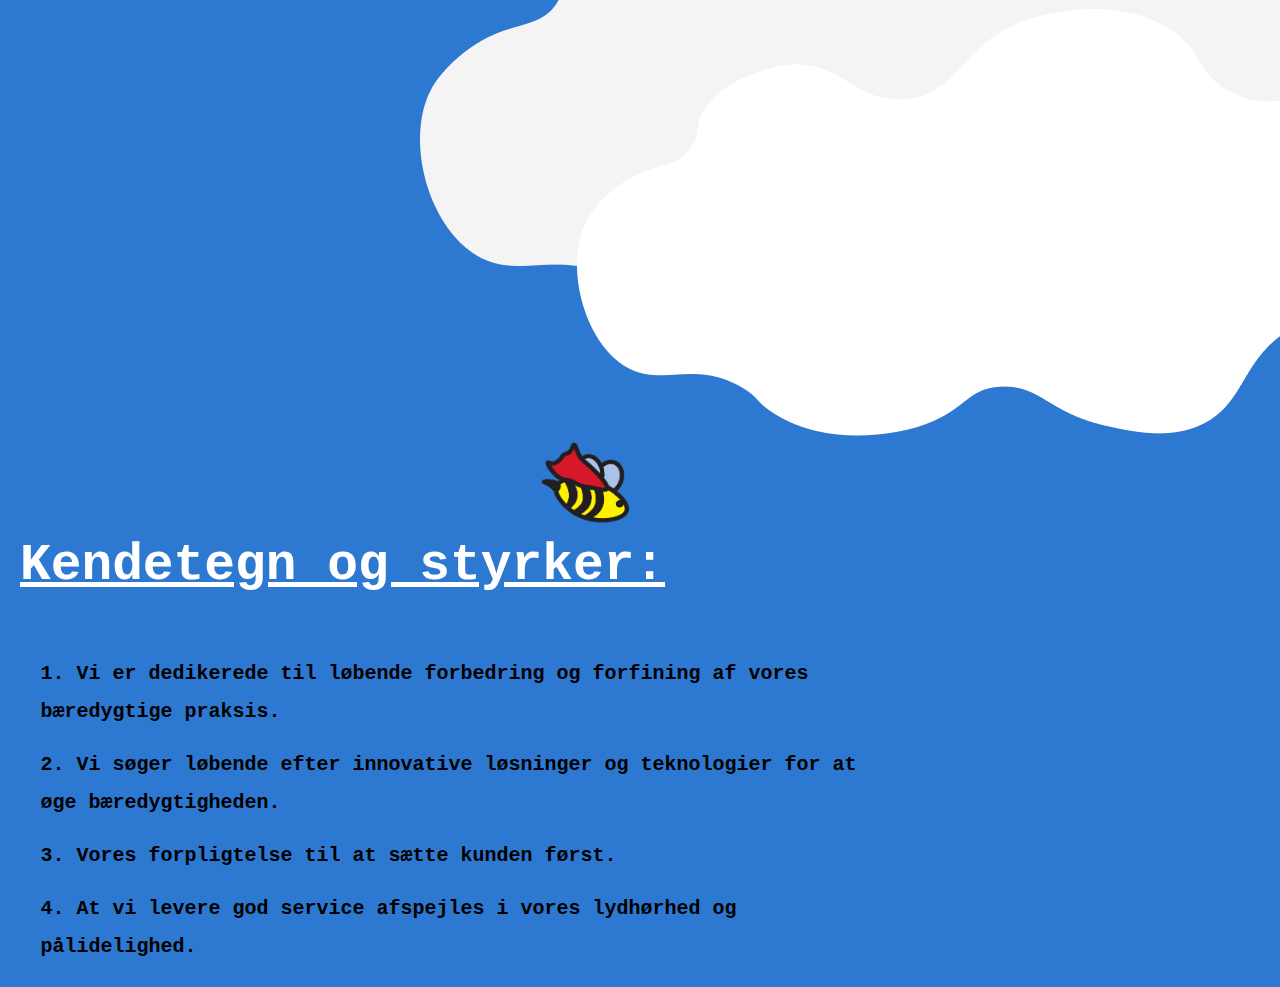
==== commit 18d9a7f5: "idk" ====
--- a/OmOs.html
+++ b/OmOs.html
@@ -80,9 +80,17 @@
  </div>
 
  <div class="head1"><h1>Vores mål er: </h1></div> 
- <p class="text1">1. At prioritere bæredygtighed i alt, hvad vi gør.<br><br>
-    2. At levere den bedst tænkelige service nogensinde.<br><br>
-    3. At reducere vores miljøpåvirkning og samtidig give dig enestående service. </p>
+ <ul class="text1">
+    <li>
+        1. At prioritere bæredygtighed i alt, hvad vi gør.
+    </li><br>
+    <li>
+        2. At levere den bedst tænkelige service nogensinde.
+    </li><br>
+    <li>
+        3. At reducere vores miljøpåvirkning og samtidig give dig enestående service.
+    </li> 
+ </ul>
 
 <div class="section2">
     <img class="cloud1" src="img/cloud 2.png" id="cloud2">
@@ -90,12 +98,33 @@
 </div>
 
 <h1 class="head2">Hvorfor er vi bæredygtige?:</h1>
-<p class="text2">1. Vores hjemmeside er designet med enkelhed og effektivitet i tankerne.<br><br>
-    2. Vi prioriterer rene layouts og optimeret kode for at reducere dataforbrug og energiforbrug.<br><br>
-    3. Vi minimerer brugen af unødvendige elementer.<br><br>
-    4. Vores hjemmeside er hostet på servere drevet af vedvarende energikilder.<br><br>
-    5. Vores hjemmeside er optimeret til forskellige enheder og skærmstørrelser.<br><br>
-    6. Vi sikrer, at vores hjemmeside er tilgængelig for alle brugere, inklusive dem med handicap.</p>
+<article class="textRight">
+    <div class="spacer">
+    </div>
+    <div>
+        <ul class="text2">
+            <li>
+                1. Vores hjemmeside er designet med enkelhed og effektivitet i tankerne.
+            </li><br>
+            <li>
+                2. Vi prioriterer rene layouts og optimeret kode for at reducere dataforbrug og energiforbrug.
+            </li><br>
+            <li>
+                3. Vi minimerer brugen af unødvendige elementer.
+            </li><br>
+            <li>
+                4. Vores hjemmeside er hostet på servere drevet af vedvarende energikilder.
+            </li><br>
+            <li>
+                5. Vores hjemmeside er optimeret til forskellige enheder og skærmstørrelser.
+            </li><br>
+            <li>
+                6. Vi sikrer, at vores hjemmeside er tilgængelig for alle brugere, inklusive dem med handicap.
+            </li>
+        </ul>
+    </div>
+
+</article>
 
 <div class="section3">
    
@@ -104,11 +133,20 @@
 </div>
 
 <h1 class="head3">Kendetegn og styrker:</h1>
-<p class="text3">1. Vi er dedikerede til løbende forbedring og forfining af vores bæredygtige praksis.<br><br>
-    2. Vi søger løbende efter innovative løsninger og teknologier for at øge bæredygtigheden.<br><br>
-   3. Vores forpligtelse til at sætte kunden først.<br><br>
-  4.  At vi levere god service afspejles i vores lydhørhed og pålidelighed.</p>
-
+<ul class="text3">
+    <li>
+        1. Vi er dedikerede til løbende forbedring og forfining af vores bæredygtige praksis.
+    </li><br>
+    <li>
+        2. Vi søger løbende efter innovative løsninger og teknologier for at øge bæredygtigheden.
+    </li><br>
+    <li>
+        3. Vores forpligtelse til at sætte kunden først.
+    </li><br>
+    <li>
+        4.  At vi levere god service afspejles i vores lydhørhed og pålidelighed.
+    </li>
+</ul>
   <script src="js.js"></script>
 </body>
 </html>--- a/omos.css
+++ b/omos.css
@@ -28,23 +28,27 @@
 #headline {
     display: flex;
     flex-direction: column;
-    justify-content: center;
-    width: 100%;
+    width: 80%;
     text-align: center;
     font-family: monospace;
     color: white;
     display: table;
-    margin: 0 auto;
+    margin: 0 10% 0 10%;
 }
 
-p {
+ul li, p {
+    padding: 0 2% 0 2%;
     color: black;
     font-weight: bolder;
-    width: 60%;
-    display: inline;
-    text-align: center;
+    height: 100%;
     font-size: x-large;
     line-height: 190%;
+    list-style-type: none;
+}
+
+ul li {
+    text-align: left;
+    width: 80%;
 }
 h1, h2, h3, h4, h5, h6 {
     padding-bottom: 3rem;
@@ -69,13 +73,15 @@
 }
 
 #cloud2 {
+    max-width: 100%;
+    max-height: 100%;
     animation: floatIn 0.4s linear;
     animation-play-state: paused;
     animation-delay: calc(var(--scroll) * -1s);
 }
 
 #cloud3 {
-    animation: floatIn2 1.2s linear;
+    animation: floatIn2 1s linear;
     animation-play-state: paused;
     animation-delay: calc(var(--scroll) * -1s);
 }
@@ -109,20 +115,10 @@
 }
 
 .text1 {
-    text-align: left;
     font-family: monospace;
     font-weight: bolder;
-    width: 500px;
-    padding-left: 10px;
-   margin-left: 10px;
-   left: 10px;
-   
-
-   
-   
-  
-   
-
+    width: 100%;
+    float: right;
 }
 
 .head1 {
@@ -132,13 +128,12 @@
     text-align:left;
     text-decoration: underline;
     padding-left: 10px;
-   margin-left: 10px;
-   left: 10px;
-   
-
+    margin-left: 10px;
+    left: 10px;
   }
 
 .head2 {
+    max-width: 100%;
     font-family: monospace;
     font-weight: bolder;
     color: white;
@@ -149,16 +144,21 @@
     right: 10px;
 
 }
+.textRight {
+    display: flex;
+    flex-direction: row;
+}
 
+.spacer {
+    display: block;
+    width: 50%;
+    height: 100px;
+}
 .text2 {
     font-family: monospace;
     font-weight: bolder;
-    width: 100%;
-    display: block;
     text-align: right;
-    padding-right: 10px;
-    margin-right: 10px;
-    right: 10px;
+    max-width: 100%;
 }
 
 .head3 {
@@ -168,15 +168,13 @@
     text-align:left;
     text-decoration: underline;
     padding-left: 10px;
-    margin-left: 10px;
-    left: 10px;
+    margin:0 20% 0 10px;
 }
 
 .text3{
-    text-align: left;
     font-family: monospace;
     font-weight: bolder;
-    width: 700px;
+    width: 80%;
     padding-left: 10px;
     margin-left: 10px;
     left: 10px;
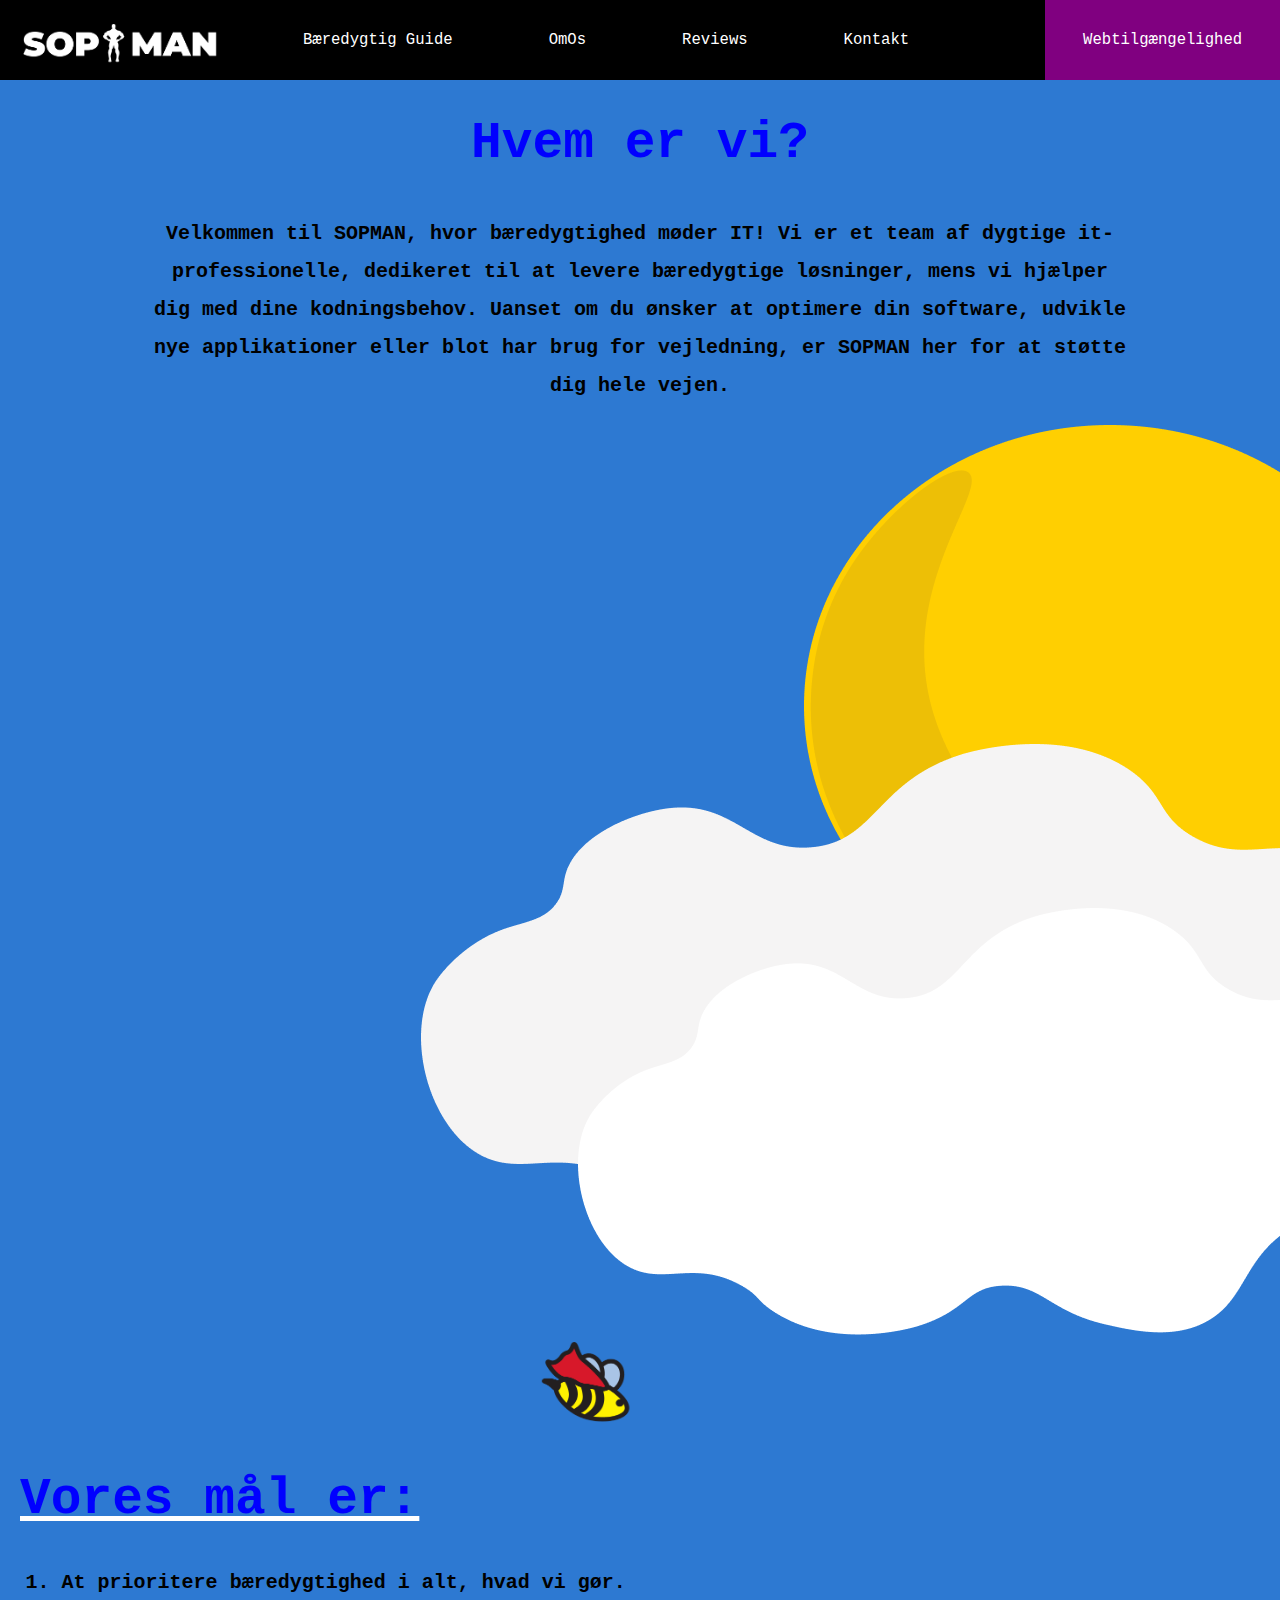
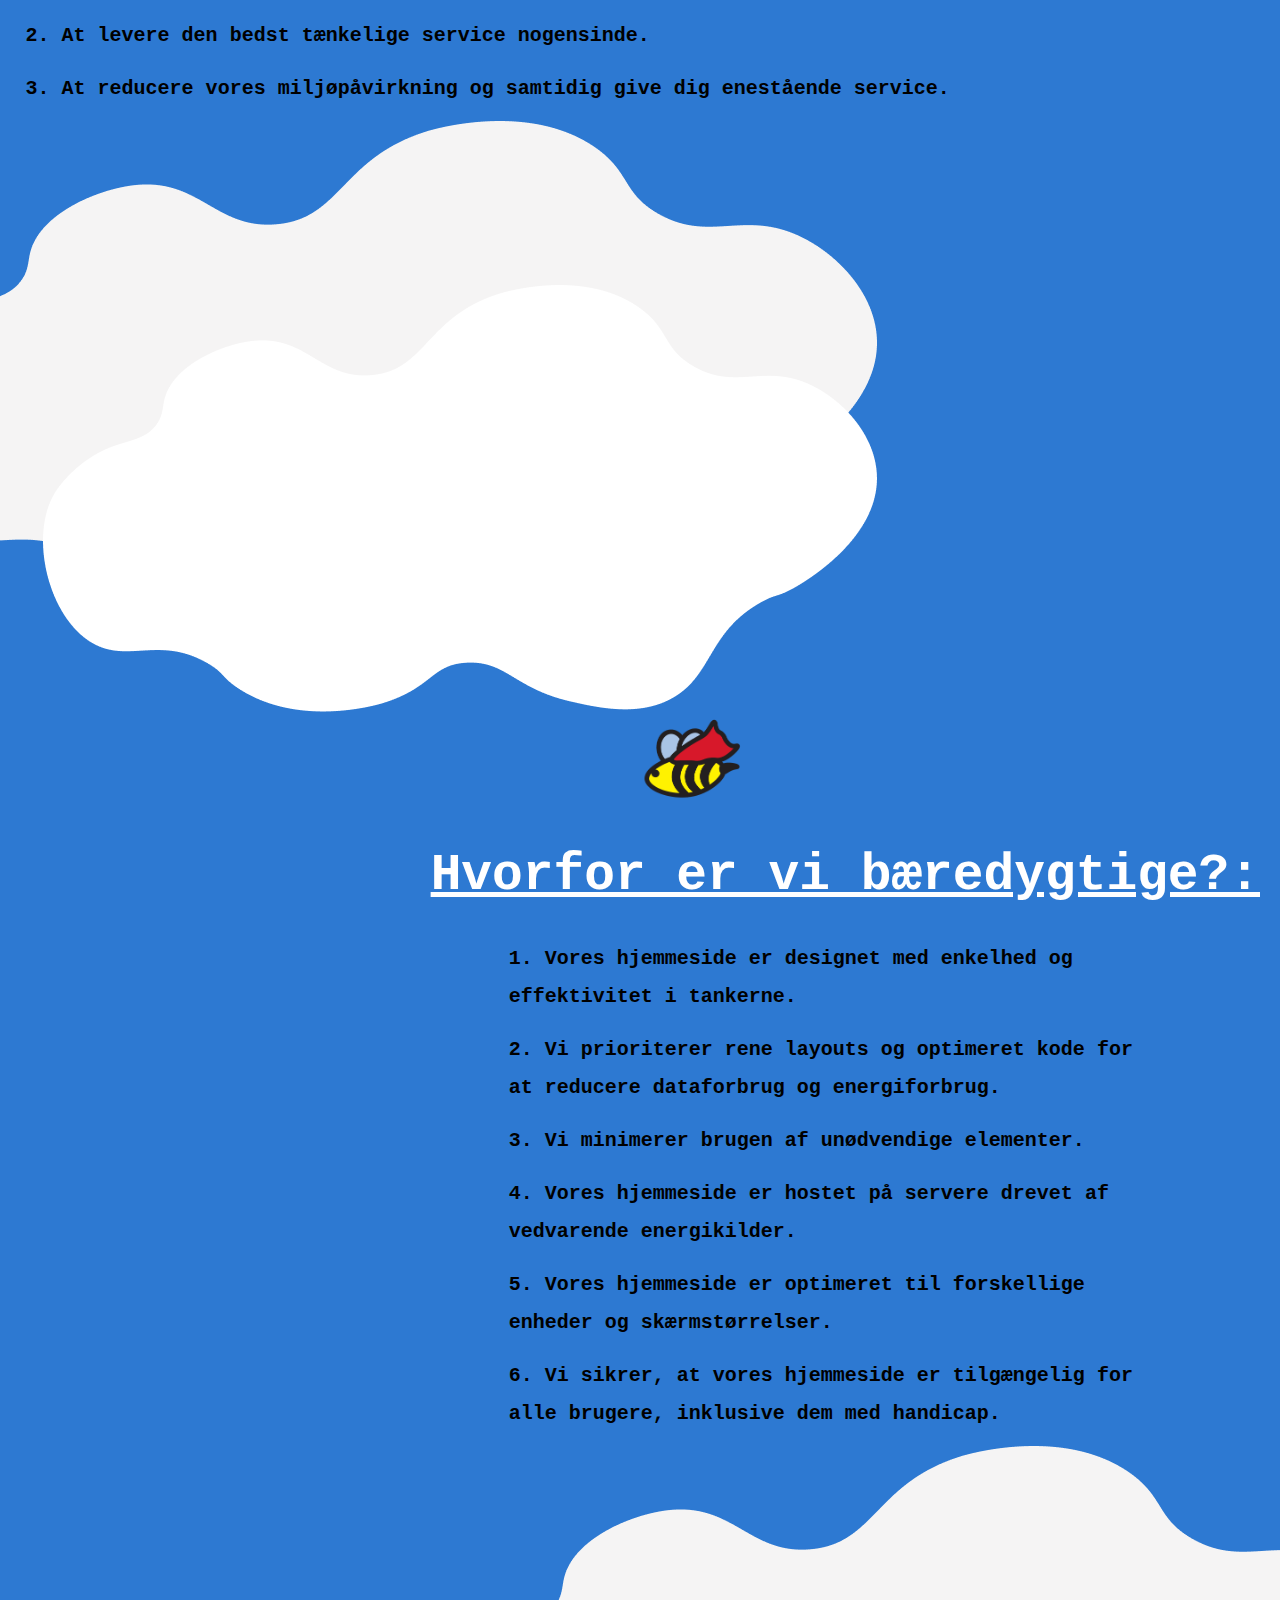
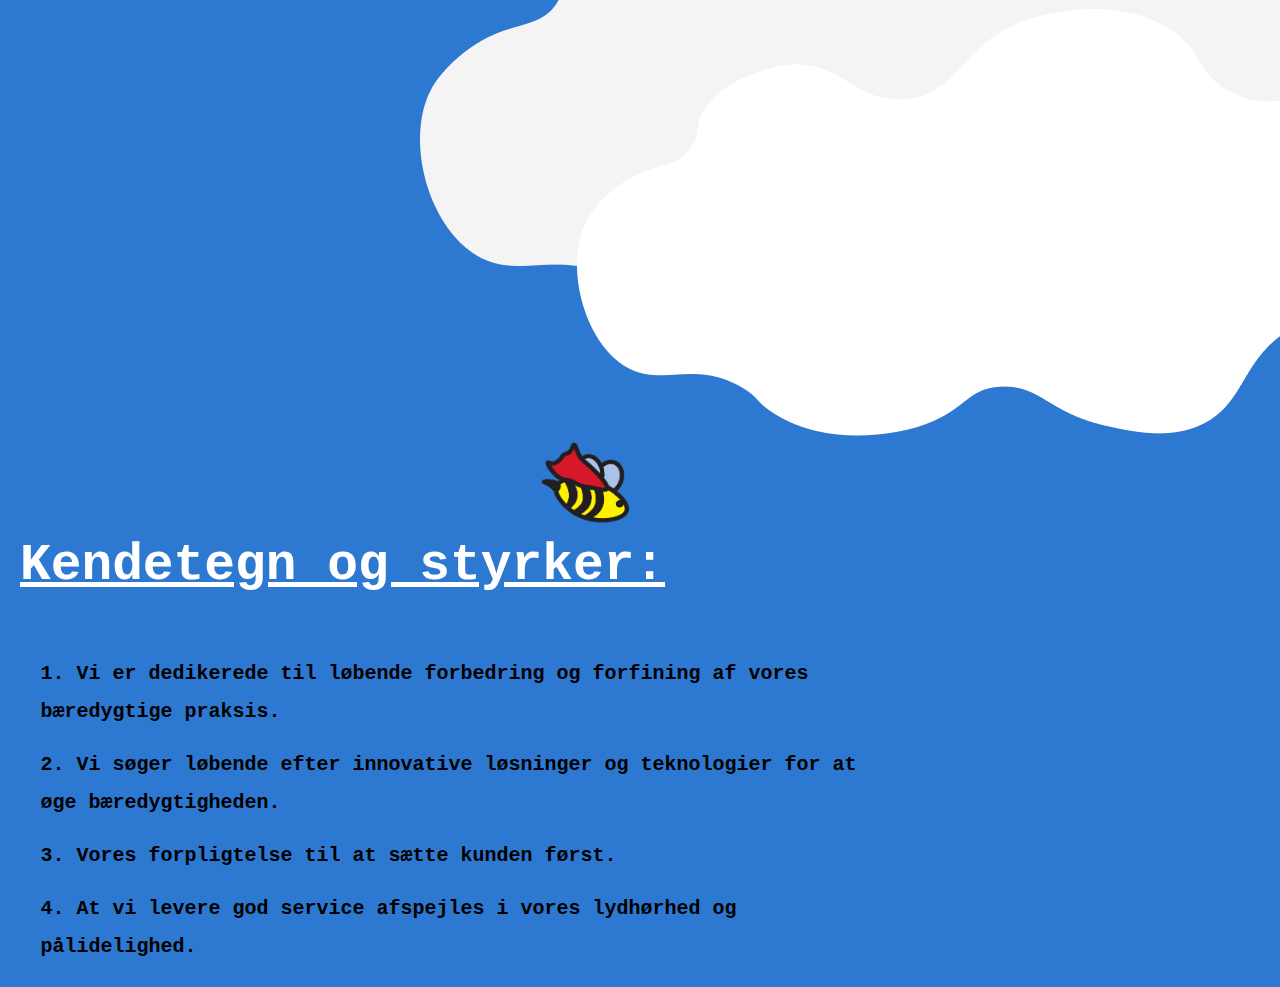
==== commit 189a3273: "footer" ====
--- a/OmOs.html
+++ b/OmOs.html
@@ -147,6 +147,24 @@
         4.  At vi levere god service afspejles i vores lydhørhed og pålidelighed.
     </li>
 </ul>
+<div class="sop">
+    <div class="sopMen">
+        <div class="seb">
+
+        </div>
+    </div>
+    <div class="sopMen">
+        <div class="oli">
+
+        </div>
+    </div>
+    <div class="sopMen">
+        <div class="pete">
+
+        </div>
+    </div>
+</div>
+
   <script src="js.js"></script>
 </body>
-</html>+</html> --- a/styles.css
+++ b/styles.css
@@ -31,6 +31,46 @@
     text-align: center;
 }
 
+#burger-button {
+    display: flex;
+    flex-direction: column;
+    justify-content: center;
+    width: 32px;
+    margin-left: 35%;
+    cursor: pointer;
+}
+.line {
+    background-color: white;
+    height: 8%;
+    border-radius: 10px;
+}
+.empty {
+    height: 10%;
+}
+
+.burger-menu {
+    display: none;
+    height: 20%;
+    width: 25%;
+    font-size: larger;
+    background-color: black;
+    flex-direction: column;
+    position: absolute;
+    top: 8.7%;
+    right: 0;
+    z-index: 850;
+}
+
+.burger-menu a {
+    margin-left: 15px;
+    line-height: 40px;
+    transition: color 0.3s ease-in-out;
+}
+
+.burger-menu a:hover {
+    color: purple;
+}
+
 header nav {
     display: flex;
     background-color: black;
@@ -39,14 +79,21 @@
 }
 
 .logo {
-    width: 25%;
+    max-width: 21%;
+    min-width: 15%;
+    margin: 1% 3% 0 1%;
     display: inline-flex;
     align-items: center;
 }
 
 .logo img {
     width: 100%;
+    transition: all 0.3s ease-in-out;
     margin-left: 5%;
+}
+
+.logo img:hover {
+    transform: scale(1.2);
 }
 
 .computer {
@@ -86,15 +133,16 @@
     margin-left: 40%;
 }
 .fyldforside img {
-    width: 60%;
+    max-width: 60%;
 }
 .info-graphic {
     display: flex;
     background-image: url(img/BEE.png);
     background-repeat: no-repeat;
-    background-size: contain;
-    width: 100%;
-    height: 4435px;
+    background-size: cover;
+    width: 100%;
+    height: 3435px;
+    padding-bottom: 100rem;
     justify-content: center;
     align-content: center;
 }
@@ -131,22 +179,29 @@
     margin: 0 6rem 0 0;
     font-family: monospace;
     font-size: larger;
+    transition: all 0.3s ease;
+}
+
+.navigation a:hover {
+    font-weight: bolder;
+    transform: scale(1.3);
 }
 
 .access {
     background-color: purple;
     width: 30%;
+    z-index: 900;
 }
 
 .access input {
     width: 100%;
     height: 100%;
-    opacity: 1;
     background-color: purple;
     border: none;
     font-size: larger;
     color: white;
     font-family: monospace;
+    cursor: pointer;
 }
 
 .dropdown-one {
@@ -225,6 +280,7 @@
     box-shadow: none;
     }
     .CO2 {
+    display: block;
     grid-area: 1 / 3;
     height: 14em;
     width: 14em;
@@ -244,6 +300,7 @@
     #CO2-secondP {
     display: none;
     }
+
     .star {
         position: absolute;
         width: 32px;
@@ -255,14 +312,82 @@
         height: 32px;
     }
     #star-container {
-        position: absolute;
+        position: fixed;
         width: 100%;
         height: 60%;
-        transform-origin: 50% 50%;
+        transform-origin: center;
         animation: blink 8s infinite;
-        animation: rotate 180s infinite;
         z-index: -1;
       }
+/*
+    .honeyComb {
+        display: flex;
+        flex-wrap: wrap;
+        width: 420px;
+        column-gap: 30px;
+        margin-left: 30%;
+    }
+
+    .top-hex {
+        display: flex;
+        margin:0 0 0% 15%;
+        column-gap: 30px;
+    }
+    .honeyComb-hex {
+        clip-path: polygon(50% 0, 100% 25%, 100% 75%, 50% 100%, 0 75%, 0 25%);
+        background: orange;
+        width: 100px;
+        height: 100px;
+    }
+
+    .honeyComb-hex :hover {
+        transform: scale(1.5);
+        background-color: green;
+    }
+    .honeyComb-hex p {
+        text-align: center;
+        padding: 25px 25px;
+        transition: all 0.5s ease;
+    }
+    .honeyComb img {
+        position: absolute;
+        left: 0%;
+        width: 100%;
+        z-index: -50;
+    }
+
+    .bottom-hex {
+        display: flex;
+        margin:0 0 0% 15%;
+        column-gap: 30px;
+    }
+*/
+
+    .foot-content-container {
+        padding-top: 1rem;
+        display: grid;
+        width: 100%;
+        grid-template:1fr / 1fr 1fr 1fr ;
+        text-align: center;
+        height: 12rem;
+        line-height: 50px;
+        border-top: 5px solid purple;
+    } 
+    .foot-content li {
+        list-style: none;
+    } 
+    .foot-content a {
+        transition: all 0.3s ease-in-out;
+        background-color: purple;
+        width: 50px;
+        height: 50px;
+        padding: 5px 35% 5px 35%;
+        border-radius: 20px;
+    } 
+    .foot-content a:hover {
+        background-color: white;
+        color: purple;
+    } 
 
       @keyframes rotate {
         0%  {transform: rotate(0deg);}
@@ -275,8 +400,43 @@
         75% {opacity: 50%;}
         100%{opacity: 100%;}
       }
+      #container {
+        height: 150px;
+        width: 150px;
+    }
+      /*Messing with 3d*/
+      @media only screen and(max-width: 900px){
+        #spline {
+            height: 350px;
+            width: 350px;
+        }
+      }
+
+      @media screen and (max-width: 1000px) {
+        .CO2 {
+            display: none;
+        }
+        #desktop-nav {
+            display: none;
+        }
+        label {
+            display: flex;
+        }
+        
+    }
+    @media screen and (min-width: 1000px) {
+        #burger-button {
+            display: none;
+        }
+    }
+
+    @media screen and (max-width: 1200px) {
+       .info-graphic{
+            background-size: contain;
+        } 
+    }
     
                     /*I WANNA BE LAST*/
                     .show {display: flex;}
                     .darkmode{background-color: black;}
-                    .textNight {color: white;}
+                    .dark-text{color: white;}